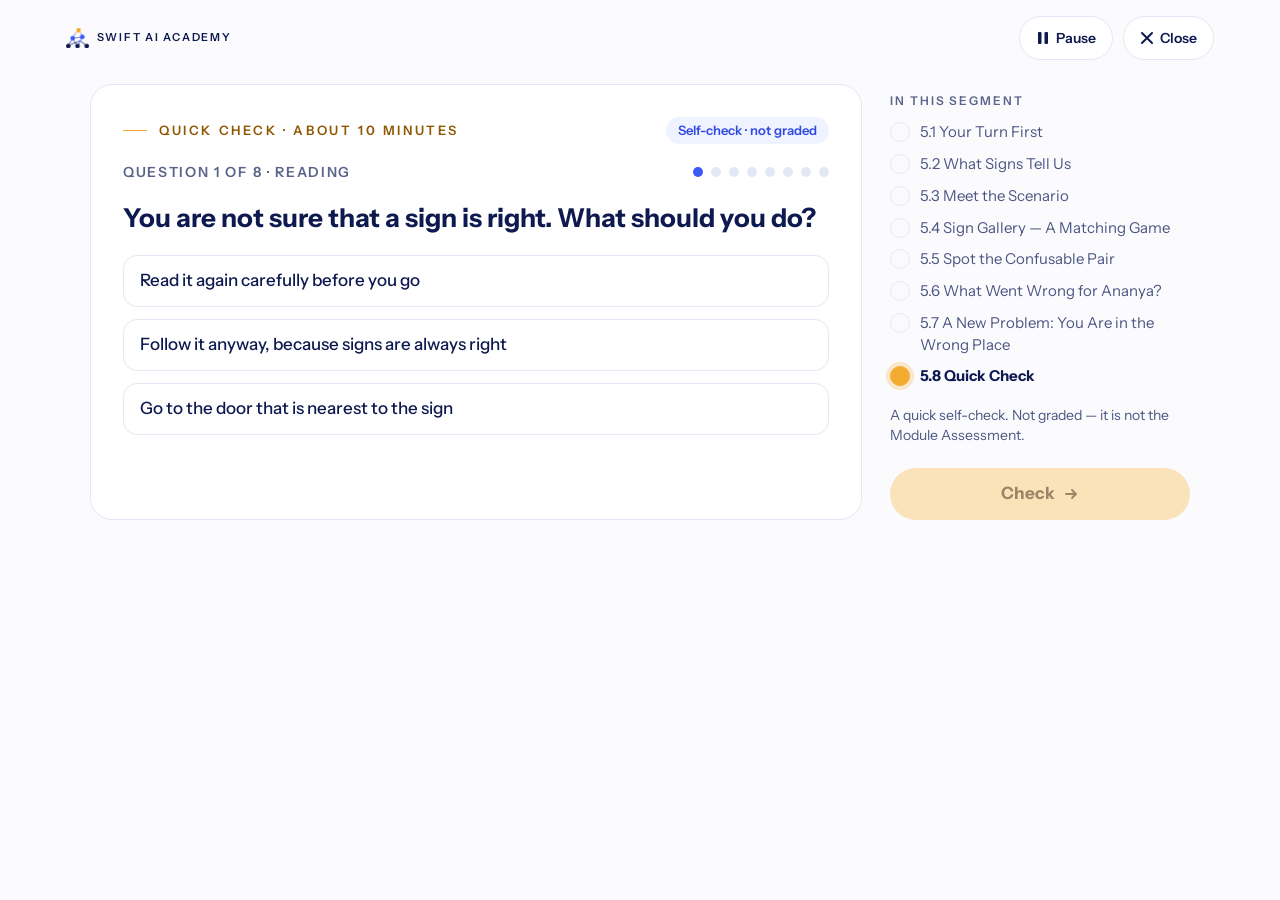
==== Module1_Quiz2_Stage5.8_Quick_Check.html @ 0d00216e "Quiz 2: Stage 5.8 Quick Check (static site) Co-Authored-By: Claude Opus 5.5 <noreply@anthropic.com>" ====
<!doctype html>
<html lang="en">
<head>
<meta charset="utf-8">
<meta name="viewport" content="width=device-width, initial-scale=1">
<title>Quiz 2 · Stage 5.8 Quick Check</title>
<!-- Plain, self-contained build of Quiz 2 (COM-M1-QZ-02): no framework and nothing to download.
     It works opened from disk, from any host, and in previews that block browser storage.
     Generated by scripts/plain-quiz58.mjs from this template; the pictures are inlined. -->
<link rel="preconnect" href="https://fonts.googleapis.com">
<link href="https://fonts.googleapis.com/css2?family=Instrument+Sans:wght@400;500;600;700&display=swap" rel="stylesheet">
<style>
:root {
  --page: #fbfbfe; --card: #ffffff; --heading: #0e1a4f; --body: #4c5682; --muted: #5a6389; --border: #e4e8f5;
  --primary: #3c59f6; --primary-hover: #2f4ae0; --select-bg: rgba(60,89,246,.08); --blue-tonal-border: rgba(60,89,246,.35);
  --amber: #f3ab31; --amber-2: #ffc168; --amber-text: #8f5600; --amber-on: #241300;
  --success: #1c7f59; --success-bg: rgba(79,224,168,.16); --success-border: rgba(28,154,107,.4);
  --warn-bg: #fff8e6; --warn-border: #f3c96b; --warn-text: #6b4300; --overlay: rgba(14,26,79,.35);
}
* { box-sizing: border-box; }
html, body { margin: 0; }
body { background: var(--page); color: var(--body); font-family: "Instrument Sans", ui-sans-serif, system-ui, -apple-system, "Segoe UI", Roboto, Arial, sans-serif; line-height: 1.45; }
button { font: inherit; color: inherit; }
button:focus-visible { outline: 4px solid var(--primary); outline-offset: 2px; }
img { display: block; max-width: 100%; }
.top { max-width: 1180px; margin: 0 auto; display: flex; align-items: center; justify-content: space-between; gap: 12px; padding: 16px; }
.brand { display: flex; align-items: center; gap: 8px; font-size: 11px; font-weight: 600; text-transform: uppercase; letter-spacing: .16em; color: var(--heading); }
.brand img { height: 20px; width: auto; }
.top-actions { display: flex; gap: 10px; }
.btn-ghost { display: inline-flex; align-items: center; gap: 6px; height: 44px; padding: 0 16px; border-radius: 999px; border: 1px solid var(--border); background: #fff; color: var(--heading); font-size: 14px; font-weight: 600; cursor: pointer; }
.btn-ghost:hover { border-color: var(--blue-tonal-border); }
.layout { max-width: 1180px; margin: 0 auto; padding: 8px 16px 120px; display: grid; gap: 28px; grid-template-columns: 1fr; }
@media (min-width: 900px) { .layout { grid-template-columns: minmax(0,1fr) 300px; padding: 8px 40px 48px; } }
.card { background: var(--card); border: 1px solid var(--border); border-radius: 22px; padding: 22px; }
@media (min-width: 640px) { .card { padding: 32px; } }
.card-top { display: flex; flex-wrap: wrap; align-items: center; justify-content: space-between; gap: 10px; }
.eyebrow { display: flex; align-items: center; gap: 12px; font-size: 13px; font-weight: 600; text-transform: uppercase; letter-spacing: .2em; color: var(--amber-text); }
.eyebrow::before { content: ""; width: 24px; height: 1px; background: var(--amber); }
.badge { display: inline-block; padding: 4px 12px; border-radius: 999px; background: var(--select-bg); color: var(--primary-hover); font-size: 13px; font-weight: 600; }
.qline { display: flex; flex-wrap: wrap; align-items: center; justify-content: space-between; gap: 10px; margin-top: 18px; }
.qnum { font-size: 14px; font-weight: 600; text-transform: uppercase; letter-spacing: .12em; color: var(--muted); }
.dots { display: flex; gap: 8px; list-style: none; margin: 0; padding: 0; }
.dots li { width: 10px; height: 10px; border-radius: 50%; background: var(--border); }
.dots li.done { background: rgba(60,89,246,.4); }
.dots li.now { background: var(--primary); }
h1 { color: var(--heading); font-size: 24px; line-height: 1.25; margin: 20px 0 0; font-weight: 700; }
@media (min-width: 640px) { h1 { font-size: 26px; } }
.howto { margin: 12px 0 0; font-size: 16px; }
.q-body { margin-top: 20px; }
.opts { display: grid; gap: 12px; }
.opt { display: flex; align-items: center; justify-content: space-between; gap: 12px; width: 100%; min-height: 52px; padding: 12px 16px; border: 1.5px solid var(--border); border-radius: 14px; background: #fff; color: var(--heading); font-size: 17px; font-weight: 500; text-align: left; cursor: pointer; }
.opt:hover:not(:disabled) { border-color: var(--blue-tonal-border); }
.opt[aria-pressed="true"] { border-color: var(--primary); background: var(--select-bg); }
.opt.right { border-color: var(--success); background: var(--success-bg); }
.opt:disabled { cursor: default; }
.tick { flex: none; width: 22px; height: 22px; }
.q-image { margin: 0 auto 16px; max-height: 120px; width: auto; }
.pics { display: grid; grid-template-columns: repeat(3, minmax(0,1fr)); gap: 12px; }
.pic { position: relative; display: flex; flex-direction: column; align-items: center; gap: 10px; padding: 12px; border: 1.5px solid var(--border); border-radius: 14px; background: #fff; color: var(--heading); font-size: 17px; font-weight: 600; cursor: pointer; }
.pic img { width: 100%; height: auto; }
.pic[aria-pressed="true"] { border-color: var(--primary); background: var(--select-bg); }
.pic.right { border-color: var(--success); background: var(--success-bg); }
.pic .tick { position: absolute; top: -8px; right: -8px; background: #fff; border-radius: 50%; }
.scene { position: relative; border-radius: 14px; overflow: hidden; border: 1px solid var(--border); }
.scene > img { width: 100%; height: auto; }
.spot { position: absolute; padding: 2px; border: 3px solid transparent; border-radius: 8px; background: transparent; cursor: pointer; }
.spot img { width: 100%; height: auto; }
.spot:hover:not(:disabled) { border-color: var(--blue-tonal-border); }
.spot[aria-pressed="true"] { border-color: var(--primary); background: rgba(60,89,246,.15); }
.spot.right { border-color: var(--success); background: rgba(79,224,168,.3); }
.board { display: grid; grid-template-columns: repeat(3, minmax(0,1fr)); gap: 10px; }
.target { display: flex; flex-direction: column; align-items: center; gap: 10px; padding: 10px; border: 1px solid var(--border); border-radius: 14px; background: #fff; }
.target img { height: 56px; width: auto; }
@media (min-width: 640px) { .target img { height: 84px; } }
.slot { width: 100%; min-height: 64px; padding: 8px; border: 1.5px dashed var(--blue-tonal-border); border-radius: 10px; background: #fff; color: var(--muted); font-size: 14px; cursor: pointer; touch-action: none; }
.slot.filled { border-style: solid; border-color: var(--primary); background: var(--select-bg); color: var(--heading); font-weight: 600; }
.slot.hover { background: rgba(60,89,246,.16); }
.slot.right { border-color: var(--success); background: var(--success-bg); }
.tray { display: flex; flex-wrap: wrap; justify-content: center; gap: 10px; margin-top: 20px; padding: 6px; border-radius: 14px; }
.tray.hover { background: var(--select-bg); }
.chip { padding: 8px 14px; min-height: 44px; border: 1.5px solid var(--blue-tonal-border); border-radius: 12px; background: #fff; color: var(--heading); font-size: 15px; font-weight: 600; cursor: grab; touch-action: none; }
.chip[aria-pressed="true"] { border-color: var(--primary); background: var(--select-bg); box-shadow: 0 0 0 3px rgba(60,89,246,.25); }
.chip:disabled { opacity: .45; cursor: default; }
.ghost { position: fixed; z-index: 50; pointer-events: none; transform: translate(-50%,-50%) rotate(-2deg); box-shadow: 0 12px 28px rgba(14,26,79,.25); }
.fb { display: flex; gap: 10px; align-items: flex-start; margin-top: 20px; padding: 14px 16px; border-radius: 14px; font-size: 16px; }
.fb.right { background: var(--success-bg); border: 1px solid var(--success-border); color: #0f4f37; }
.fb.wrong { background: var(--warn-bg); border: 1px solid var(--warn-border); color: var(--warn-text); }
.fb b { font-weight: 700; }
aside .rail-label { font-size: 12px; font-weight: 600; text-transform: uppercase; letter-spacing: .16em; color: var(--muted); margin: 8px 0 12px; }
.rail { list-style: none; margin: 0; padding: 0; display: grid; gap: 10px; font-size: 15px; color: var(--body); }
.rail li { display: flex; gap: 10px; align-items: flex-start; }
.rail .mark { flex: none; width: 20px; height: 20px; border-radius: 50%; border: 1px solid var(--border); margin-top: 1px; }
.rail li[aria-current="step"] { color: var(--heading); font-weight: 700; }
.rail li[aria-current="step"] .mark { background: var(--amber); border-color: var(--amber); box-shadow: 0 0 0 4px rgba(243,171,49,.25); }
.note { font-size: 14px; margin: 18px 0 0; }
.action { margin-top: 22px; }
.btn-amber { display: inline-flex; align-items: center; justify-content: center; gap: 8px; width: 100%; min-height: 52px; padding: 0 28px; border: 0; border-radius: 999px; background: linear-gradient(135deg, var(--amber-2), var(--amber)); color: var(--amber-on); font-size: 17px; font-weight: 700; box-shadow: 0 8px 24px rgba(243,171,49,.3); cursor: pointer; }
.btn-amber:disabled { background: #fbe3b9; color: #9a8466; box-shadow: none; cursor: not-allowed; }
.btn-blue { display: inline-flex; align-items: center; justify-content: center; min-height: 48px; padding: 0 20px; border: 1px solid var(--blue-tonal-border); border-radius: 999px; background: var(--select-bg); color: var(--primary-hover); font-size: 16px; font-weight: 600; cursor: pointer; }
@media (max-width: 899px) {
  .action { position: fixed; left: 0; right: 0; bottom: 0; z-index: 20; margin: 0; padding: 12px 16px calc(12px + env(safe-area-inset-bottom)); background: var(--page); border-top: 1px solid var(--border); }
}
.center { text-align: center; }
.closing img { margin: 10px auto 0; max-height: 150px; width: auto; }
.closing h1, .end h1 { margin-top: 16px; }
.closing p, .end p { font-size: 18px; }
.modal-bg { position: fixed; inset: 0; z-index: 60; display: flex; align-items: center; justify-content: center; padding: 16px; background: var(--overlay); }
.modal { width: 100%; max-width: 420px; background: #fff; border-radius: 20px; padding: 26px; text-align: center; }
.modal h2 { color: var(--heading); margin: 0 0 8px; font-size: 22px; }
.modal p { margin: 0 0 18px; }
.modal .row { display: grid; gap: 10px; }
.sr { position: absolute; width: 1px; height: 1px; overflow: hidden; clip: rect(0 0 0 0); white-space: nowrap; }
</style>
</head>
<body>
<header class="top">
  <span class="brand"><img src="[data-uri]" alt="">Swift AI Academy</span>
  <span class="top-actions">
    <button type="button" class="btn-ghost" id="pause" data-testid="pause-button"><svg width="14" height="14" viewBox="0 0 14 14" aria-hidden="true"><rect x="2" y="1" width="3.5" height="12" rx="1" fill="currentColor"/><rect x="8.5" y="1" width="3.5" height="12" rx="1" fill="currentColor"/></svg>Pause</button>
    <button type="button" class="btn-ghost" id="close" data-testid="close-button"><svg width="14" height="14" viewBox="0 0 14 14" aria-hidden="true"><path d="M2 2l10 10M12 2L2 12" stroke="currentColor" stroke-width="2" stroke-linecap="round"/></svg>Close</button>
  </span>
</header>
<main class="layout" id="app" data-testid="stage-5.8" data-frame="swift"></main>
<div id="modal"></div>
<script>
(function () {
  "use strict";
  // ---------- Content (same as the course build: src/content/quizzes.ts, QUIZ_5_8) ----------
  var IMG = {
    "sign-exit": "[data-uri]", "sign-no-entry": "[data-uri]",
    "sign-wet-floor": "[data-uri]", "sign-reception": "[data-uri]",
    "board-2": "[data-uri]", "board-12": "[data-uri]", "board-21": "[data-uri]",
    "board-4": "[data-uri]", "board-17": "[data-uri]",
    "corridor": "[data-uri]", "header": "[data-uri]"
  };
  var RAIL = [["5.1", "Your Turn First"], ["5.2", "What Signs Tell Us"], ["5.3", "Meet the Scenario"], ["5.4", "Sign Gallery — A Matching Game"],
    ["5.5", "Spot the Confusable Pair"], ["5.6", "What Went Wrong for Ananya?"], ["5.7", "A New Problem: You Are in the Wrong Place"], ["5.8", "Quick Check"]];
  var ITEMS = [
    { kind: "choice", id: "q1", label: "Reading", prompt: "You are not sure that a sign is right. What should you do?",
      options: ["Read it again carefully before you go", "Follow it anyway, because signs are always right", "Go to the door that is nearest to the sign"],
      correct: "Read it again carefully before you go", why: "The text says: check a sign twice if you are not sure." },
    { kind: "match", id: "q2", label: "Signs", prompt: "Match each sign to what it means. One meaning does not match any sign.",
      howTo: "Drag each meaning to its sign. Or tap a meaning, then tap the box under a sign. To change a meaning, drag it back or tap the box.",
      targets: [
        { id: "exit", src: "sign-exit", alt: "Green exit sign with a running figure and an arrow", meaning: "This is the way out of the building." },
        { id: "no-entry", src: "sign-no-entry", alt: "Red no-entry sign: a red circle with a white bar", meaning: "You must not go through this door." },
        { id: "wet-floor", src: "sign-wet-floor", alt: "Yellow wet-floor stand with a slipping figure", meaning: "The floor may be slippery here." }],
      chips: ["You must not go through this door.", "This is where you ask for help.", "The floor may be slippery here.", "This is the way out of the building."],
      why: "The text says: an Exit sign shows the way out, a No Entry sign tells you not to go in, and a Wet Floor sign tells you to walk carefully." },
    { kind: "picture", id: "q3", label: "Reading", prompt: "These three boards are painted by hand. Which board says Room 12?",
      options: [
        { id: "board-2", alt: "Board A: a hand-painted wooden board with one painted number.", label: "Board A" },
        { id: "board-12", alt: "Board B: a hand-painted wooden board. The number has a very faint, thin first digit.", label: "Board B" },
        { id: "board-21", alt: "Board C: a hand-painted wooden board. The number has a very faint, thin last digit.", label: "Board C" }],
      correct: "board-12", why: "On Board B, a very thin '1' comes before the '2'. Board A says Room 2, and Board C says Room 21." },
    { kind: "scene", id: "q4", label: "Signs", prompt: "Look at the signs in this corridor. Which sign could someone easily read the wrong way?",
      scene: { src: "corridor", alt: "An institute corridor with three wooden doors and four signs." },
      spots: [
        { id: "reception", src: "sign-reception", alt: "A printed blue Reception board", left: 38.5, top: 2, width: 22 },
        { id: "room-4", src: "board-4", alt: "A hand-painted room board above the first door, with a clearly painted number", left: 9.5, top: 11, width: 15 },
        { id: "no-entry", src: "sign-no-entry", alt: "A red No Entry sign on the first door", left: 11, top: 40, width: 11 },
        { id: "room-17", src: "board-17", alt: "A hand-painted room board above the third door; the first digit is very thin and faint", left: 72, top: 11, width: 15 }],
      correct: "room-17", why: "The '1' on this board is very thin, so 'Room 17' can easily be read as 'Room 7'." },
    { kind: "choice", id: "q5", label: "Reading", prompt: "A road sign gives drivers information. How does it usually do this?",
      options: ["With a symbol or only one or two words", "With a short sentence that explains the rule", "With a full list of the traffic rules"],
      correct: "With a symbol or only one or two words", why: "The text says: a sign uses a picture, a symbol, or only one or two words." },
    { kind: "choice", id: "q6", label: "Signs", prompt: "The sign on a door says PULL. What should you do?",
      options: ["Pull the door towards you", "Push the door away from you", "Wait for someone to open the door"],
      correct: "Pull the door towards you", why: "PULL means you bring the door towards you. PUSH means the opposite, so the two are easy to mix up." },
    { kind: "choice", id: "q7", label: "Signs", prompt: "You arrive at a new building and need to ask where your class is. Which sign should you look for?",
      options: ["Reception", "Waiting Area", "Staff Room"], correct: "Reception", image: { src: "sign-reception", alt: "A blue Reception board." },
      why: "The text says: a Reception sign shows where you can ask for help when you arrive." },
    { kind: "choice", id: "q8", label: "Signs", prompt: "You walk into the wrong room by mistake, and no one is there. What is the best first step?",
      options: ["Go back to the corridor and read the room signs again", "Stay in the room in case your class comes here", "Try the next door without reading its sign"],
      correct: "Go back to the corridor and read the room signs again", why: "Going back and reading the signs again, carefully, is the quickest way to find the right room." }
  ];
  var UI = { right: "Right!", wrong: "Not quite — try again.", drop: "Drop the meaning here", note: "A quick self-check. Not graded — it is not the Module Assessment." };
  var MAX_MIN = 10;

  // ---------- Record of each attempt (kept in this browser only; never required to work) ----------
  var KEY = "m1s1.progress.v1", LOG = "5.8.quiz-log";
  function readStore() { try { return JSON.parse(localStorage.getItem(KEY)) || { responses: {} }; } catch (e) { return { responses: {} }; } }
  function saveAttempt(a) {
    try {
      var s = readStore(); s.responses = s.responses || {};
      var list = s.responses[LOG] || []; var i = list.findIndex(function (x) { return x.attemptId === a.attemptId; });
      if (i >= 0) list[i] = a; else list.push(a);
      s.responses[LOG] = list; localStorage.setItem(KEY, JSON.stringify(s));
    } catch (e) { /* storage blocked (private window or preview): the quiz still works */ }
  }

  // ---------- State ----------
  var params = new URLSearchParams(location.search), timescale = Number(params.get("timescale")) || 1;
  var st, timer = null, deadline = 0, pausedLeft = 0;
  function fresh(reason) {
    st = { q: 0, sel: null, slots: {}, result: null, tries: 0, done: false, end: false,
      attempt: { attemptId: Date.now() + "-" + Math.random().toString(36).slice(2, 7), startedAt: new Date().toISOString(), restartReason: reason || null, items: [], finished: false } };
    startTimer(MAX_MIN * 60000 / timescale);
  }
  function startTimer(ms) { clearTimeout(timer); deadline = Date.now() + ms; timer = setTimeout(timeUp, ms); }
  function timeUp() {
    if (st.done) return;
    st.attempt.timedOut = true; saveAttempt(st.attempt);
    showModal("time-card", "Time is up", "The 10 minutes are over. You can start again from the first question.",
      [["Start again", "time-start-again", function () { closeModal(); fresh("time"); render(); }]]);
  }
  var item = function () { return ITEMS[st.q]; };

  // ---------- Small DOM helpers ----------
  function h(tag, attrs, kids) {
    var el = document.createElement(tag);
    for (var k in attrs || {}) {
      var v = attrs[k]; if (v === null || v === undefined || v === false) continue;
      if (k === "class") el.className = v; else if (k === "text") el.textContent = v; else if (k.slice(0, 2) === "on") el.addEventListener(k.slice(2), v);
      else if (k === "testid") el.setAttribute("data-testid", v); else el.setAttribute(k, v === true ? "" : v);
    }
    (kids || []).forEach(function (c) { if (c) el.appendChild(typeof c === "string" ? document.createTextNode(c) : c); });
    return el;
  }
  function tick() {
    var s = document.createElementNS("http://www.w3.org/2000/svg", "svg");
    s.setAttribute("viewBox", "0 0 22 22"); s.setAttribute("class", "tick"); s.setAttribute("aria-hidden", "true");
    s.innerHTML = '<circle cx="11" cy="11" r="11" fill="#1c7f59"/><path d="M6.5 11.5l3 3 6-6.5" fill="none" stroke="#fff" stroke-width="2.2" stroke-linecap="round" stroke-linejoin="round"/>';
    return s;
  }

  // ---------- Answers ----------
  function answered() {
    var it = item();
    if (it.kind === "match") return it.targets.every(function (t) { return st.slots[t.id]; });
    return st.sel !== null;
  }
  function isRight() {
    var it = item();
    if (it.kind === "match") return it.targets.every(function (t) { return st.slots[t.id] === t.meaning; });
    return st.sel === it.correct;
  }
  function check() {
    st.tries++;
    st.result = isRight() ? "right" : "wrong";
    if (st.result === "right") {
      st.attempt.items.push({ id: item().id, tries: st.tries, answeredAt: new Date().toISOString() });
      saveAttempt(st.attempt);
    }
    render(); focusTestId("feedback-" + st.result);
  }
  function next() {
    if (st.q < ITEMS.length - 1) { st.q++; st.sel = null; st.slots = {}; st.result = null; st.tries = 0; }
    else { st.done = true; clearTimeout(timer); st.attempt.finished = true; st.attempt.finishedAt = new Date().toISOString(); saveAttempt(st.attempt); }
    render(); window.scrollTo(0, 0);
    var hd = document.querySelector("h1"); if (hd) hd.focus();
  }
  function choose(v) { if (st.result === "right") return; st.sel = v; st.result = null; render(); focusTestId(lastFocus); }

  // ---------- Matching: drag (mouse, pen or finger) or tap; meanings can always be moved back ----------
  var picked = null, drag = null, suppressClick = false;
  function placed(m) { for (var k in st.slots) if (st.slots[k] === m) return k; return null; }
  function put(meaning, slotId, fromSlot) {
    var old = st.slots[slotId];
    if (fromSlot) { delete st.slots[fromSlot]; if (old && fromSlot !== slotId) st.slots[fromSlot] = old; }
    st.slots[slotId] = meaning; st.result = null; picked = null;
  }
  function backToTray(slotId) { delete st.slots[slotId]; st.result = null; picked = null; }
  function tapChip(m) { if (suppressClick || st.result === "right") return; picked = picked === m ? null : m; render(); focusTestId("word-" + m); }
  function tapSlot(id) {
    if (suppressClick || st.result === "right") return;
    if (picked) put(picked, id, null); else if (st.slots[id]) backToTray(id); else return;
    render(); focusTestId("slot-" + id);
  }
  function dropTarget(x, y) {
    var el = document.elementFromPoint(x, y);
    if (!el) return null;
    var s = el.closest("[data-slot]"); if (s) return { slot: s.getAttribute("data-slot"), el: s };
    var t = el.closest("[data-tray]"); if (t) return { tray: true, el: t };
    return null;
  }
  function onDown(e, meaning, fromSlot) {
    if (st.result === "right" || e.button > 0) return;
    drag = { meaning: meaning, from: fromSlot, x: e.clientX, y: e.clientY, id: e.pointerId, moving: false, ghost: null, over: null, touch: e.pointerType === "touch" };
    window.addEventListener("pointermove", onMove); window.addEventListener("pointerup", onUp); window.addEventListener("pointercancel", onCancel);
  }
  function onMove(e) {
    if (!drag || e.pointerId !== drag.id) return;
    if (!drag.moving) {
      if (Math.abs(e.clientX - drag.x) + Math.abs(e.clientY - drag.y) < 6) return;
      drag.moving = true;
      drag.ghost = h("div", { class: "chip ghost", "aria-hidden": "true", text: drag.meaning }); document.body.appendChild(drag.ghost);
    }
    e.preventDefault();
    drag.ghost.style.left = e.clientX + "px"; drag.ghost.style.top = e.clientY + "px";
    var t = dropTarget(e.clientX, e.clientY), over = t ? t.el : null;
    if (drag.over && drag.over !== over) drag.over.classList.remove("hover");
    if (over) over.classList.add("hover"); drag.over = over;
  }
  function endDrag() {
    window.removeEventListener("pointermove", onMove); window.removeEventListener("pointerup", onUp); window.removeEventListener("pointercancel", onCancel);
    if (drag && drag.ghost) drag.ghost.remove();
  }
  function onUp(e) {
    if (!drag || e.pointerId !== drag.id) return;
    var d = drag; endDrag(); drag = null;
    if (!d.moving) return; // a tap: the click handler deals with it
    var t = dropTarget(e.clientX, e.clientY);
    if (t && t.slot) put(d.meaning, t.slot, d.from);
    else if (d.from) backToTray(d.from); // dropped on the tray, or anywhere off the signs
    // A mouse or pen drag ends with a click on whatever is under it: ignore that one click only.
    if (!d.touch) { suppressClick = true; setTimeout(function () { suppressClick = false; }, 0); }
    render();
  }
  function onCancel() { endDrag(); drag = null; render(); }

  // ---------- Screens ----------
  var lastFocus = null;
  function focusTestId(id) { if (!id) return; var el = document.querySelector('[data-testid="' + CSS.escape(id) + '"]'); if (el) el.focus({ preventScroll: true }); }
  document.addEventListener("focusin", function (e) { var id = e.target.getAttribute && e.target.getAttribute("data-testid"); if (id) lastFocus = id; });

  function questionBody(it) {
    var lock = st.result === "right";
    if (it.kind === "choice") {
      return h("div", {}, [
        it.image ? h("img", { class: "q-image", src: IMG[it.image.src], alt: it.image.alt, testid: "quiz-image" }) : null,
        h("div", { class: "opts", role: "group", "aria-label": "Answers" }, it.options.map(function (o) {
          var on = st.sel === o, ok = lock && on;
          return h("button", { type: "button", class: "opt" + (ok ? " right" : ""), "aria-pressed": on ? "true" : "false", disabled: lock, testid: "opt-" + o, onclick: function () { choose(o); } },
            [h("span", { text: o }), ok ? tick() : null]);
        }))]);
    }
    if (it.kind === "picture") {
      return h("div", { class: "pics", role: "group", "aria-label": "Answers" }, it.options.map(function (o) {
        var on = st.sel === o.id, ok = lock && on;
        return h("button", { type: "button", class: "pic" + (ok ? " right" : ""), "aria-pressed": on ? "true" : "false", disabled: lock, "aria-label": o.alt, testid: it.id + "-" + o.id, onclick: function () { choose(o.id); } },
          [h("img", { src: IMG[o.id], alt: "" }), h("span", { text: o.label, "aria-hidden": "true" }), ok ? tick() : null]);
      }));
    }
    if (it.kind === "scene") {
      return h("div", { class: "scene", testid: "scene" }, [h("img", { src: IMG[it.scene.src], alt: it.scene.alt })].concat(it.spots.map(function (sp) {
        var on = st.sel === sp.id, ok = lock && on;
        return h("button", { type: "button", class: "spot" + (ok ? " right" : ""), style: "left:" + sp.left + "%;top:" + sp.top + "%;width:" + sp.width + "%",
          "aria-pressed": on ? "true" : "false", disabled: lock, "aria-label": sp.alt, testid: it.id + "-" + sp.id, onclick: function () { choose(sp.id); } },
          [h("img", { src: IMG[sp.src], alt: "" })]);
      })));
    }
    // match
    var board = h("div", { class: "board", testid: "match-board" }, it.targets.map(function (t) {
      var m = st.slots[t.id];
      var slot = h("button", { type: "button", class: "slot" + (m ? " filled" : "") + (lock ? " right" : ""), "data-slot": t.id, testid: "slot-" + t.id,
        "aria-label": (m ? "Meaning for the " + t.alt + ": " + m.replace(/\.$/, "") + ". Tap to send it back." : "Box for the " + t.alt + ". Empty.") ,
        disabled: lock, onclick: function () { tapSlot(t.id); }, text: m || UI.drop });
      if (m && !lock) slot.addEventListener("pointerdown", function (e) { onDown(e, m, t.id); });
      return h("div", { class: "target", testid: "target-" + t.id }, [h("img", { src: IMG[t.src], alt: t.alt }), slot]);
    }));
    var tray = h("div", { class: "tray", "data-tray": "1", testid: "word-tray", role: "group", "aria-label": "Meanings" }, it.chips.map(function (m) {
      var used = !!placed(m);
      var c = h("button", { type: "button", class: "chip", "aria-pressed": picked === m ? "true" : "false", disabled: used || lock, testid: "word-" + m, onclick: function () { tapChip(m); }, text: m });
      if (!used && !lock) c.addEventListener("pointerdown", function (e) { onDown(e, m, null); });
      return c;
    }));
    return h("div", {}, [board, tray]);
  }

  function rail() {
    return h("aside", { "aria-label": "In this segment" }, [
      h("p", { class: "rail-label", text: "In this segment" }),
      h("ol", { class: "rail", testid: "segment-rail" }, RAIL.map(function (r) {
        return h("li", { "aria-current": r[0] === "5.8" ? "step" : null }, [h("span", { class: "mark", "aria-hidden": "true" }), h("span", { text: r[0] + " " + r[1] })]);
      })),
      h("p", { class: "note", text: UI.note }),
      h("div", { class: "action" }, [actionButton()])
    ]);
  }
  function actionButton() {
    if (st.end) return h("button", { type: "button", class: "btn-amber", testid: "try-again", onclick: function () { fresh("again"); render(); }, text: "Try again" });
    if (st.done) return h("button", { type: "button", class: "btn-amber", testid: "continue", onclick: function () { st.end = true; render(); } }, ["Continue", arrow()]);
    if (st.result === "right") return h("button", { type: "button", class: "btn-amber", testid: "continue", onclick: next }, ["Continue", arrow()]);
    return h("button", { type: "button", class: "btn-amber", testid: "check", disabled: !answered(), onclick: check }, ["Check", arrow()]);
  }
  function arrow() { var s = document.createElementNS("http://www.w3.org/2000/svg", "svg"); s.setAttribute("width", "16"); s.setAttribute("height", "16"); s.setAttribute("viewBox", "0 0 16 16"); s.setAttribute("aria-hidden", "true"); s.innerHTML = '<path d="M3 8h10M9 4l4 4-4 4" fill="none" stroke="currentColor" stroke-width="1.8" stroke-linecap="round" stroke-linejoin="round"/>'; return s; }

  function cardTop() {
    return h("div", { class: "card-top" }, [h("span", { class: "eyebrow", testid: "expected-time", text: "Quick Check · About 10 minutes" }), h("span", { class: "badge", testid: "practice-label", text: "Self-check · not graded" })]);
  }
  function render() {
    var app = document.getElementById("app"); app.innerHTML = "";
    var card;
    if (st.end) {
      card = st.left
        ? h("section", { class: "card center end", testid: "standalone-left" }, [cardTop(), h("h1", { tabindex: "-1", text: "You left the Quick Check" }), h("p", { text: "You can start it again whenever you are ready." })])
        : h("section", { class: "card center end", testid: "standalone-end" }, [cardTop(), h("h1", { tabindex: "-1", text: "Quick Check complete" }), h("p", { text: "You finished the Quick Check. You can try it again, or close this page." })]);
    } else if (st.done) {
      card = h("section", { class: "card center closing", testid: "closing" }, [cardTop(), h("img", { src: IMG.header, alt: "Four common signs: stop, exit, wet floor and reception." }),
        h("h1", { tabindex: "-1", text: "Well done!" }), h("p", { text: "You practised reading signs carefully, and checking them twice when you are not sure." })]);
    } else {
      var it = item();
      card = h("section", { class: "card", "aria-labelledby": "qhead" }, [
        cardTop(),
        h("div", { class: "qline" }, [
          h("span", { class: "qnum", text: "Question " + (st.q + 1) + " of " + ITEMS.length + " · " + it.label }),
          h("ol", { class: "dots", testid: "progress-dots", "aria-label": "Question " + (st.q + 1) + " of " + ITEMS.length }, ITEMS.map(function (_, i) {
            return h("li", { class: i < st.q ? "done" : i === st.q ? "now" : "" });
          }))]),
        h("h1", { id: "qhead", tabindex: "-1", text: it.prompt }),
        it.howTo ? h("p", { class: "howto", text: it.howTo }) : null,
        h("div", { class: "q-body" }, [questionBody(it)]),
        st.result === "right" ? h("div", { class: "fb right", testid: "feedback-right", tabindex: "-1", role: "status" }, [tick(), h("span", {}, [h("b", { text: UI.right }), h("span", { testid: "feedback-why", text: " " + it.why })])]) : null,
        st.result === "wrong" ? h("div", { class: "fb wrong", testid: "feedback-wrong", tabindex: "-1", role: "status", text: UI.wrong }) : null
      ]);
    }
    app.appendChild(card); app.appendChild(rail());
  }

  // ---------- Pause and Close ----------
  function showModal(testid, title, text, buttons, extra) {
    var m = document.getElementById("modal"); m.innerHTML = "";
    var box = h("div", { class: "modal", role: "dialog", "aria-modal": "true", "aria-labelledby": "mtitle", testid: testid }, [
      h("h2", { id: "mtitle", text: title }), h("p", { text: text, testid: extra }),
      h("div", { class: "row" }, buttons.map(function (b, i) { return h("button", { type: "button", class: i === 0 ? "btn-amber" : "btn-blue", testid: b[1], onclick: b[2], text: b[0] }); }))]);
    m.appendChild(h("div", { class: "modal-bg" }, [box])); box.querySelector("button").focus();
  }
  function closeModal() { document.getElementById("modal").innerHTML = ""; }
  document.getElementById("pause").addEventListener("click", function () {
    if (st.done) return;
    clearTimeout(timer); pausedLeft = Math.max(0, deadline - Date.now());
    showModal("pause-card", "Paused", "This will start from the beginning.", [
      ["Resume", "pause-resume", function () { closeModal(); st.attempt.paused = true; saveAttempt(st.attempt); fresh("pause"); render(); }]], "resume-note");
  });
  document.getElementById("close").addEventListener("click", function () {
    clearTimeout(timer); pausedLeft = Math.max(0, deadline - Date.now());
    showModal("close-card", "Leave the Quick Check?", "If you leave now, this attempt will not be finished.", [
      ["Keep going", "close-stay", function () { closeModal(); if (!st.done) startTimer(pausedLeft); }],
      ["Leave", "close-leave", function () { closeModal(); st.attempt.closed = true; saveAttempt(st.attempt); clearTimeout(timer); st.done = true; st.end = true; st.left = true; render(); }]]);
  });
  document.addEventListener("keydown", function (e) { if (e.key === "Escape" && picked) { picked = null; render(); } });

  fresh(null); render();
})();
</script>
</body>
</html>
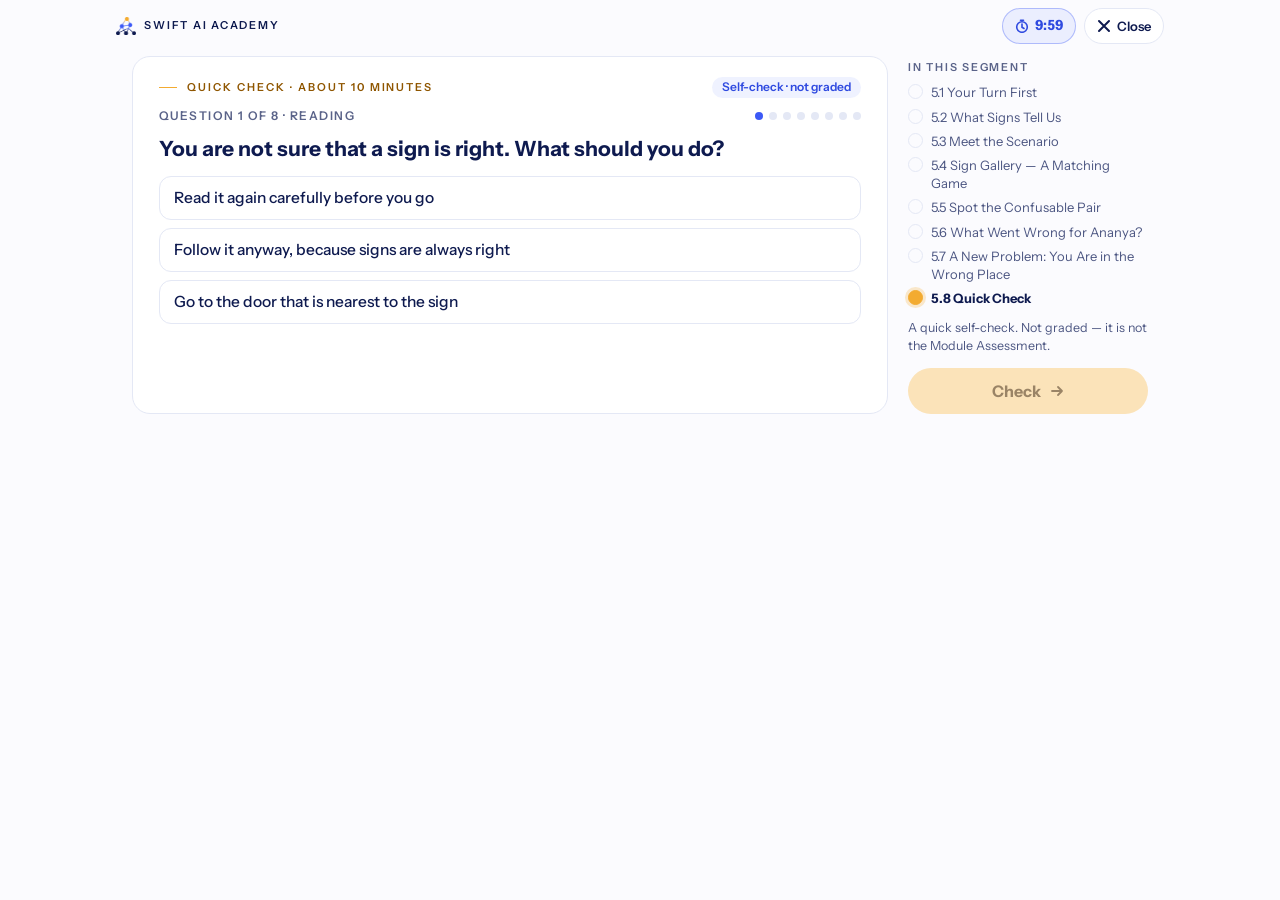
==== commit 646e4b4e: "Image Fix Co-Authored-By: Claude Opus 5.5 <noreply@anthropic.com>" ====
--- a/Module1_Quiz2_Stage5.8_Quick_Check.html
+++ b/Module1_Quiz2_Stage5.8_Quick_Check.html
@@ -19,96 +19,105 @@
 }
 * { box-sizing: border-box; }
 html, body { margin: 0; }
-body { background: var(--page); color: var(--body); font-family: "Instrument Sans", ui-sans-serif, system-ui, -apple-system, "Segoe UI", Roboto, Arial, sans-serif; line-height: 1.45; }
+body { background: var(--page); color: var(--body); font-family: "Instrument Sans", ui-sans-serif, system-ui, -apple-system, "Segoe UI", Roboto, Arial, sans-serif; line-height: 1.4; }
 button { font: inherit; color: inherit; }
-button:focus-visible { outline: 4px solid var(--primary); outline-offset: 2px; }
+button:focus-visible { outline: 3px solid var(--primary); outline-offset: 2px; }
 img { display: block; max-width: 100%; }
-.top { max-width: 1180px; margin: 0 auto; display: flex; align-items: center; justify-content: space-between; gap: 12px; padding: 16px; }
+/* Compact layout (client feedback, 16 Oct 2026): each question fits on one laptop screen, and a phone needs little or no scrolling. */
+.top { max-width: 1080px; margin: 0 auto; display: flex; align-items: center; justify-content: space-between; gap: 10px; padding: 8px 16px; }
 .brand { display: flex; align-items: center; gap: 8px; font-size: 11px; font-weight: 600; text-transform: uppercase; letter-spacing: .16em; color: var(--heading); }
-.brand img { height: 20px; width: auto; }
-.top-actions { display: flex; gap: 10px; }
-.btn-ghost { display: inline-flex; align-items: center; gap: 6px; height: 44px; padding: 0 16px; border-radius: 999px; border: 1px solid var(--border); background: #fff; color: var(--heading); font-size: 14px; font-weight: 600; cursor: pointer; }
+.brand img { height: 18px; width: auto; }
+.top-actions { display: flex; align-items: center; gap: 8px; }
+.btn-ghost { display: inline-flex; align-items: center; gap: 6px; height: 36px; padding: 0 12px; border-radius: 999px; border: 1px solid var(--border); background: #fff; color: var(--heading); font-size: 13px; font-weight: 600; cursor: pointer; }
 .btn-ghost:hover { border-color: var(--blue-tonal-border); }
-.layout { max-width: 1180px; margin: 0 auto; padding: 8px 16px 120px; display: grid; gap: 28px; grid-template-columns: 1fr; }
-@media (min-width: 900px) { .layout { grid-template-columns: minmax(0,1fr) 300px; padding: 8px 40px 48px; } }
-.card { background: var(--card); border: 1px solid var(--border); border-radius: 22px; padding: 22px; }
-@media (min-width: 640px) { .card { padding: 32px; } }
-.card-top { display: flex; flex-wrap: wrap; align-items: center; justify-content: space-between; gap: 10px; }
-.eyebrow { display: flex; align-items: center; gap: 12px; font-size: 13px; font-weight: 600; text-transform: uppercase; letter-spacing: .2em; color: var(--amber-text); }
-.eyebrow::before { content: ""; width: 24px; height: 1px; background: var(--amber); }
-.badge { display: inline-block; padding: 4px 12px; border-radius: 999px; background: var(--select-bg); color: var(--primary-hover); font-size: 13px; font-weight: 600; }
-.qline { display: flex; flex-wrap: wrap; align-items: center; justify-content: space-between; gap: 10px; margin-top: 18px; }
-.qnum { font-size: 14px; font-weight: 600; text-transform: uppercase; letter-spacing: .12em; color: var(--muted); }
-.dots { display: flex; gap: 8px; list-style: none; margin: 0; padding: 0; }
-.dots li { width: 10px; height: 10px; border-radius: 50%; background: var(--border); }
+.timer { display: inline-flex; align-items: center; gap: 6px; height: 36px; padding: 0 12px; border-radius: 999px; border: 1px solid var(--blue-tonal-border); background: var(--select-bg); color: var(--primary-hover); font-size: 14px; font-weight: 700; font-variant-numeric: tabular-nums; }
+.timer.low { border-color: var(--warn-border); background: var(--warn-bg); color: var(--warn-text); }
+.timer[hidden] { display: none; }
+.layout { max-width: 1080px; margin: 0 auto; padding: 4px 16px 84px; display: grid; gap: 20px; grid-template-columns: 1fr; }
+@media (min-width: 900px) {
+  .layout { grid-template-columns: minmax(0,1fr) 240px; padding: 4px 32px 24px; }
+  aside { position: sticky; top: 12px; align-self: start; }
+}
+.card { background: var(--card); border: 1px solid var(--border); border-radius: 18px; padding: 16px; }
+@media (min-width: 640px) { .card { padding: 20px 26px 24px; } }
+.card-top { display: flex; flex-wrap: wrap; align-items: center; justify-content: space-between; gap: 6px 10px; }
+.eyebrow { display: flex; align-items: center; gap: 10px; font-size: 11px; font-weight: 600; text-transform: uppercase; letter-spacing: .18em; color: var(--amber-text); }
+.eyebrow::before { content: ""; width: 18px; height: 1px; background: var(--amber); }
+.badge { display: inline-block; padding: 2px 10px; border-radius: 999px; background: var(--select-bg); color: var(--primary-hover); font-size: 12px; font-weight: 600; }
+.qline { display: flex; flex-wrap: wrap; align-items: center; justify-content: space-between; gap: 6px 10px; margin-top: 10px; }
+.qnum { font-size: 12px; font-weight: 600; text-transform: uppercase; letter-spacing: .12em; color: var(--muted); }
+.dots { display: flex; gap: 6px; list-style: none; margin: 0; padding: 0; }
+.dots li { width: 8px; height: 8px; border-radius: 50%; background: var(--border); }
 .dots li.done { background: rgba(60,89,246,.4); }
 .dots li.now { background: var(--primary); }
-h1 { color: var(--heading); font-size: 24px; line-height: 1.25; margin: 20px 0 0; font-weight: 700; }
-@media (min-width: 640px) { h1 { font-size: 26px; } }
-.howto { margin: 12px 0 0; font-size: 16px; }
-.q-body { margin-top: 20px; }
-.opts { display: grid; gap: 12px; }
-.opt { display: flex; align-items: center; justify-content: space-between; gap: 12px; width: 100%; min-height: 52px; padding: 12px 16px; border: 1.5px solid var(--border); border-radius: 14px; background: #fff; color: var(--heading); font-size: 17px; font-weight: 500; text-align: left; cursor: pointer; }
+h1 { color: var(--heading); font-size: 18px; line-height: 1.3; margin: 10px 0 0; font-weight: 700; text-wrap: balance; }
+@media (min-width: 640px) { h1 { font-size: 21px; } }
+.howto { margin: 6px 0 0; font-size: 14px; }
+.q-body { margin-top: 14px; }
+.opts { display: grid; gap: 8px; }
+.opt { display: flex; align-items: center; justify-content: space-between; gap: 10px; width: 100%; min-height: 44px; padding: 8px 14px; border: 1.5px solid var(--border); border-radius: 12px; background: #fff; color: var(--heading); font-size: 15.5px; font-weight: 500; text-align: left; cursor: pointer; }
 .opt:hover:not(:disabled) { border-color: var(--blue-tonal-border); }
 .opt[aria-pressed="true"] { border-color: var(--primary); background: var(--select-bg); }
 .opt.right { border-color: var(--success); background: var(--success-bg); }
 .opt:disabled { cursor: default; }
-.tick { flex: none; width: 22px; height: 22px; }
-.q-image { margin: 0 auto 16px; max-height: 120px; width: auto; }
-.pics { display: grid; grid-template-columns: repeat(3, minmax(0,1fr)); gap: 12px; }
-.pic { position: relative; display: flex; flex-direction: column; align-items: center; gap: 10px; padding: 12px; border: 1.5px solid var(--border); border-radius: 14px; background: #fff; color: var(--heading); font-size: 17px; font-weight: 600; cursor: pointer; }
+.tick { flex: none; width: 20px; height: 20px; }
+.q-image { margin: 0 auto 10px; max-height: 64px; width: auto; }
+.pics { display: grid; grid-template-columns: repeat(3, minmax(0,1fr)); gap: 10px; max-width: 520px; }
+.pic { position: relative; display: flex; flex-direction: column; align-items: center; gap: 6px; padding: 8px; border: 1.5px solid var(--border); border-radius: 12px; background: #fff; color: var(--heading); font-size: 14.5px; font-weight: 600; cursor: pointer; }
 .pic img { width: 100%; height: auto; }
 .pic[aria-pressed="true"] { border-color: var(--primary); background: var(--select-bg); }
 .pic.right { border-color: var(--success); background: var(--success-bg); }
 .pic .tick { position: absolute; top: -8px; right: -8px; background: #fff; border-radius: 50%; }
-.scene { position: relative; border-radius: 14px; overflow: hidden; border: 1px solid var(--border); }
+.scene { position: relative; max-width: 540px; border-radius: 12px; overflow: hidden; border: 1px solid var(--border); }
 .scene > img { width: 100%; height: auto; }
 .spot { position: absolute; padding: 2px; border: 3px solid transparent; border-radius: 8px; background: transparent; cursor: pointer; }
 .spot img { width: 100%; height: auto; }
 .spot:hover:not(:disabled) { border-color: var(--blue-tonal-border); }
 .spot[aria-pressed="true"] { border-color: var(--primary); background: rgba(60,89,246,.15); }
 .spot.right { border-color: var(--success); background: rgba(79,224,168,.3); }
-.board { display: grid; grid-template-columns: repeat(3, minmax(0,1fr)); gap: 10px; }
-.target { display: flex; flex-direction: column; align-items: center; gap: 10px; padding: 10px; border: 1px solid var(--border); border-radius: 14px; background: #fff; }
-.target img { height: 56px; width: auto; }
-@media (min-width: 640px) { .target img { height: 84px; } }
-.slot { width: 100%; min-height: 64px; padding: 8px; border: 1.5px dashed var(--blue-tonal-border); border-radius: 10px; background: #fff; color: var(--muted); font-size: 14px; cursor: pointer; touch-action: none; }
+.board { display: grid; grid-template-columns: repeat(3, minmax(0,1fr)); gap: 8px; max-width: 600px; }
+.target { display: flex; flex-direction: column; align-items: center; gap: 8px; padding: 8px; border: 1px solid var(--border); border-radius: 12px; background: #fff; }
+.target img { height: 44px; width: auto; }
+@media (min-width: 640px) { .target img { height: 60px; } }
+.slot { width: 100%; min-height: 50px; padding: 6px; border: 1.5px dashed var(--blue-tonal-border); border-radius: 10px; background: #fff; color: var(--muted); font-size: 13px; line-height: 1.3; cursor: pointer; touch-action: none; }
 .slot.filled { border-style: solid; border-color: var(--primary); background: var(--select-bg); color: var(--heading); font-weight: 600; }
 .slot.hover { background: rgba(60,89,246,.16); }
 .slot.right { border-color: var(--success); background: var(--success-bg); }
-.tray { display: flex; flex-wrap: wrap; justify-content: center; gap: 10px; margin-top: 20px; padding: 6px; border-radius: 14px; }
+.tray { display: flex; flex-wrap: wrap; justify-content: center; gap: 8px; margin-top: 12px; padding: 4px; border-radius: 12px; max-width: 600px; }
 .tray.hover { background: var(--select-bg); }
-.chip { padding: 8px 14px; min-height: 44px; border: 1.5px solid var(--blue-tonal-border); border-radius: 12px; background: #fff; color: var(--heading); font-size: 15px; font-weight: 600; cursor: grab; touch-action: none; }
+.chip { padding: 6px 12px; min-height: 40px; border: 1.5px solid var(--blue-tonal-border); border-radius: 10px; background: #fff; color: var(--heading); font-size: 14px; font-weight: 600; cursor: grab; touch-action: none; }
 .chip[aria-pressed="true"] { border-color: var(--primary); background: var(--select-bg); box-shadow: 0 0 0 3px rgba(60,89,246,.25); }
 .chip:disabled { opacity: .45; cursor: default; }
 .ghost { position: fixed; z-index: 50; pointer-events: none; transform: translate(-50%,-50%) rotate(-2deg); box-shadow: 0 12px 28px rgba(14,26,79,.25); }
-.fb { display: flex; gap: 10px; align-items: flex-start; margin-top: 20px; padding: 14px 16px; border-radius: 14px; font-size: 16px; }
+.fb { display: flex; gap: 8px; align-items: flex-start; margin-top: 12px; padding: 9px 12px; border-radius: 12px; font-size: 14.5px; }
 .fb.right { background: var(--success-bg); border: 1px solid var(--success-border); color: #0f4f37; }
 .fb.wrong { background: var(--warn-bg); border: 1px solid var(--warn-border); color: var(--warn-text); }
 .fb b { font-weight: 700; }
-aside .rail-label { font-size: 12px; font-weight: 600; text-transform: uppercase; letter-spacing: .16em; color: var(--muted); margin: 8px 0 12px; }
-.rail { list-style: none; margin: 0; padding: 0; display: grid; gap: 10px; font-size: 15px; color: var(--body); }
-.rail li { display: flex; gap: 10px; align-items: flex-start; }
-.rail .mark { flex: none; width: 20px; height: 20px; border-radius: 50%; border: 1px solid var(--border); margin-top: 1px; }
+aside .rail-label { font-size: 11px; font-weight: 600; text-transform: uppercase; letter-spacing: .16em; color: var(--muted); margin: 4px 0 8px; }
+.rail { list-style: none; margin: 0; padding: 0; display: grid; gap: 6px; font-size: 13px; color: var(--body); }
+.rail li { display: flex; gap: 8px; align-items: flex-start; }
+.rail .mark { flex: none; width: 15px; height: 15px; border-radius: 50%; border: 1px solid var(--border); margin-top: 1px; }
 .rail li[aria-current="step"] { color: var(--heading); font-weight: 700; }
-.rail li[aria-current="step"] .mark { background: var(--amber); border-color: var(--amber); box-shadow: 0 0 0 4px rgba(243,171,49,.25); }
-.note { font-size: 14px; margin: 18px 0 0; }
-.action { margin-top: 22px; }
-.btn-amber { display: inline-flex; align-items: center; justify-content: center; gap: 8px; width: 100%; min-height: 52px; padding: 0 28px; border: 0; border-radius: 999px; background: linear-gradient(135deg, var(--amber-2), var(--amber)); color: var(--amber-on); font-size: 17px; font-weight: 700; box-shadow: 0 8px 24px rgba(243,171,49,.3); cursor: pointer; }
+.rail li[aria-current="step"] .mark { background: var(--amber); border-color: var(--amber); box-shadow: 0 0 0 3px rgba(243,171,49,.25); }
+.note { font-size: 12.5px; margin: 12px 0 0; }
+.action { margin-top: 14px; }
+.btn-amber { display: inline-flex; align-items: center; justify-content: center; gap: 8px; width: 100%; min-height: 46px; padding: 0 24px; border: 0; border-radius: 999px; background: linear-gradient(135deg, var(--amber-2), var(--amber)); color: var(--amber-on); font-size: 16px; font-weight: 700; box-shadow: 0 6px 18px rgba(243,171,49,.3); cursor: pointer; }
 .btn-amber:disabled { background: #fbe3b9; color: #9a8466; box-shadow: none; cursor: not-allowed; }
-.btn-blue { display: inline-flex; align-items: center; justify-content: center; min-height: 48px; padding: 0 20px; border: 1px solid var(--blue-tonal-border); border-radius: 999px; background: var(--select-bg); color: var(--primary-hover); font-size: 16px; font-weight: 600; cursor: pointer; }
+.btn-blue { display: inline-flex; align-items: center; justify-content: center; min-height: 44px; padding: 0 20px; border: 1px solid var(--blue-tonal-border); border-radius: 999px; background: var(--select-bg); color: var(--primary-hover); font-size: 15px; font-weight: 600; cursor: pointer; }
 @media (max-width: 899px) {
-  .action { position: fixed; left: 0; right: 0; bottom: 0; z-index: 20; margin: 0; padding: 12px 16px calc(12px + env(safe-area-inset-bottom)); background: var(--page); border-top: 1px solid var(--border); }
+  /* Phones and small tablets: the list of stages is left out so the question and its answers come first. */
+  aside .rail-label, aside .rail, aside .note { display: none; }
+  .action { position: fixed; left: 0; right: 0; bottom: 0; z-index: 20; margin: 0; padding: 8px 16px calc(8px + env(safe-area-inset-bottom)); background: var(--page); border-top: 1px solid var(--border); }
 }
 .center { text-align: center; }
-.closing img { margin: 10px auto 0; max-height: 150px; width: auto; }
-.closing h1, .end h1 { margin-top: 16px; }
-.closing p, .end p { font-size: 18px; }
+.closing img { margin: 8px auto 0; max-height: 110px; width: auto; }
+.closing h1, .end h1 { margin-top: 12px; }
+.closing p, .end p { font-size: 16px; }
 .modal-bg { position: fixed; inset: 0; z-index: 60; display: flex; align-items: center; justify-content: center; padding: 16px; background: var(--overlay); }
-.modal { width: 100%; max-width: 420px; background: #fff; border-radius: 20px; padding: 26px; text-align: center; }
-.modal h2 { color: var(--heading); margin: 0 0 8px; font-size: 22px; }
-.modal p { margin: 0 0 18px; }
-.modal .row { display: grid; gap: 10px; }
+.modal { width: 100%; max-width: 400px; background: #fff; border-radius: 18px; padding: 22px; text-align: center; }
+.modal h2 { color: var(--heading); margin: 0 0 6px; font-size: 20px; }
+.modal p { margin: 0 0 16px; }
+.modal .row { display: grid; gap: 8px; }
 .sr { position: absolute; width: 1px; height: 1px; overflow: hidden; clip: rect(0 0 0 0); white-space: nowrap; }
 </style>
 </head>
@@ -116,7 +125,7 @@
 <header class="top">
   <span class="brand"><img src="[data-uri]" alt="">Swift AI Academy</span>
   <span class="top-actions">
-    <button type="button" class="btn-ghost" id="pause" data-testid="pause-button"><svg width="14" height="14" viewBox="0 0 14 14" aria-hidden="true"><rect x="2" y="1" width="3.5" height="12" rx="1" fill="currentColor"/><rect x="8.5" y="1" width="3.5" height="12" rx="1" fill="currentColor"/></svg>Pause</button>
+    <span class="timer" id="timer" role="timer" data-testid="timer"><svg width="14" height="14" viewBox="0 0 14 14" aria-hidden="true"><circle cx="7" cy="8" r="5.3" fill="none" stroke="currentColor" stroke-width="1.6"/><path d="M7 5v3.2l2 1.3M5.5 1.2h3" fill="none" stroke="currentColor" stroke-width="1.6" stroke-linecap="round"/></svg><span class="sr">Time left: </span><span id="timer-text" data-testid="timer-text">10:00</span></span>
     <button type="button" class="btn-ghost" id="close" data-testid="close-button"><svg width="14" height="14" viewBox="0 0 14 14" aria-hidden="true"><path d="M2 2l10 10M12 2L2 12" stroke="currentColor" stroke-width="2" stroke-linecap="round"/></svg>Close</button>
   </span>
 </header>
@@ -191,15 +200,28 @@
 
   // ---------- State ----------
   var params = new URLSearchParams(location.search), timescale = Number(params.get("timescale")) || 1;
-  var st, timer = null, deadline = 0, pausedLeft = 0;
+  // No Pause button (client feedback, 16 Oct 2026): a small countdown in the header shows the time left instead.
+  var st, timer = null, ticker = null, deadline = 0;
   function fresh(reason) {
     st = { q: 0, sel: null, slots: {}, result: null, tries: 0, done: false, end: false,
       attempt: { attemptId: Date.now() + "-" + Math.random().toString(36).slice(2, 7), startedAt: new Date().toISOString(), restartReason: reason || null, items: [], finished: false } };
     startTimer(MAX_MIN * 60000 / timescale);
   }
-  function startTimer(ms) { clearTimeout(timer); deadline = Date.now() + ms; timer = setTimeout(timeUp, ms); }
+  function startTimer(ms) {
+    clearTimeout(timer); clearInterval(ticker); deadline = Date.now() + ms; timer = setTimeout(timeUp, ms);
+    showTime(); ticker = setInterval(showTime, 250);
+  }
+  function stopTimer() { clearTimeout(timer); clearInterval(ticker); document.getElementById("timer").hidden = true; }
+  function showTime() {
+    var el = document.getElementById("timer"); el.hidden = false;
+    // Shown in real minutes and seconds, whatever the test time scale.
+    var left = Math.max(0, Math.ceil((deadline - Date.now()) * timescale / 1000));
+    document.getElementById("timer-text").textContent = Math.floor(left / 60) + ":" + String(left % 60).padStart(2, "0");
+    el.classList.toggle("low", left <= 60);
+  }
   function timeUp() {
     if (st.done) return;
+    clearInterval(ticker); showTime();
     st.attempt.timedOut = true; saveAttempt(st.attempt);
     showModal("time-card", "Time is up", "The 10 minutes are over. You can start again from the first question.",
       [["Start again", "time-start-again", function () { closeModal(); fresh("time"); render(); }]]);
@@ -246,7 +268,7 @@
   }
   function next() {
     if (st.q < ITEMS.length - 1) { st.q++; st.sel = null; st.slots = {}; st.result = null; st.tries = 0; }
-    else { st.done = true; clearTimeout(timer); st.attempt.finished = true; st.attempt.finishedAt = new Date().toISOString(); saveAttempt(st.attempt); }
+    else { st.done = true; stopTimer(); st.attempt.finished = true; st.attempt.finishedAt = new Date().toISOString(); saveAttempt(st.attempt); }
     render(); window.scrollTo(0, 0);
     var hd = document.querySelector("h1"); if (hd) hd.focus();
   }
@@ -417,17 +439,12 @@
     m.appendChild(h("div", { class: "modal-bg" }, [box])); box.querySelector("button").focus();
   }
   function closeModal() { document.getElementById("modal").innerHTML = ""; }
-  document.getElementById("pause").addEventListener("click", function () {
-    if (st.done) return;
-    clearTimeout(timer); pausedLeft = Math.max(0, deadline - Date.now());
-    showModal("pause-card", "Paused", "This will start from the beginning.", [
-      ["Resume", "pause-resume", function () { closeModal(); st.attempt.paused = true; saveAttempt(st.attempt); fresh("pause"); render(); }]], "resume-note");
-  });
   document.getElementById("close").addEventListener("click", function () {
-    clearTimeout(timer); pausedLeft = Math.max(0, deadline - Date.now());
+    if (st.done) { st.end = true; render(); return; } // already finished: nothing to lose
+    // The timer keeps running while this question is open.
     showModal("close-card", "Leave the Quick Check?", "If you leave now, this attempt will not be finished.", [
-      ["Keep going", "close-stay", function () { closeModal(); if (!st.done) startTimer(pausedLeft); }],
-      ["Leave", "close-leave", function () { closeModal(); st.attempt.closed = true; saveAttempt(st.attempt); clearTimeout(timer); st.done = true; st.end = true; st.left = true; render(); }]]);
+      ["Keep going", "close-stay", function () { closeModal(); }],
+      ["Leave", "close-leave", function () { closeModal(); st.attempt.closed = true; saveAttempt(st.attempt); stopTimer(); st.done = true; st.end = true; st.left = true; render(); }]]);
   });
   document.addEventListener("keydown", function (e) { if (e.key === "Escape" && picked) { picked = null; render(); } });
 
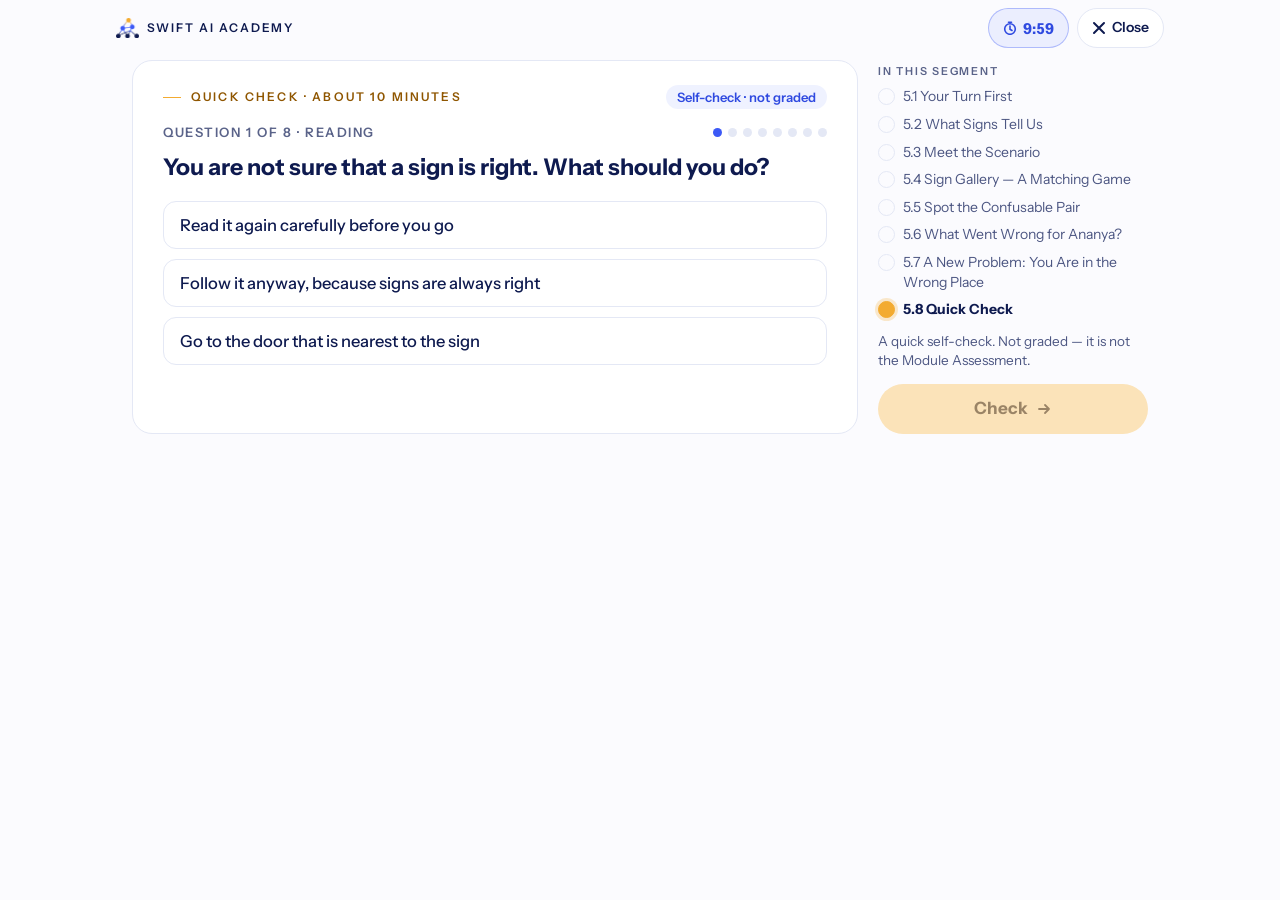
==== commit 720d8c2b: "text size fixed Co-Authored-By: Claude Opus 5.5 <noreply@anthropic.com>" ====
--- a/Module1_Quiz2_Stage5.8_Quick_Check.html
+++ b/Module1_Quiz2_Stage5.8_Quick_Check.html
@@ -23,85 +23,85 @@
 button { font: inherit; color: inherit; }
 button:focus-visible { outline: 3px solid var(--primary); outline-offset: 2px; }
 img { display: block; max-width: 100%; }
-/* Compact layout (client feedback, 16 Oct 2026): each question fits on one laptop screen, and a phone needs little or no scrolling. */
+/* Sizes (client feedback, 16 Oct 2026): first "too large", then "too small". Set between the two: readable text, with each question close to one screen. */
 .top { max-width: 1080px; margin: 0 auto; display: flex; align-items: center; justify-content: space-between; gap: 10px; padding: 8px 16px; }
-.brand { display: flex; align-items: center; gap: 8px; font-size: 11px; font-weight: 600; text-transform: uppercase; letter-spacing: .16em; color: var(--heading); }
-.brand img { height: 18px; width: auto; }
+.brand { display: flex; align-items: center; gap: 8px; font-size: 12px; font-weight: 600; text-transform: uppercase; letter-spacing: .16em; color: var(--heading); }
+.brand img { height: 20px; width: auto; }
 .top-actions { display: flex; align-items: center; gap: 8px; }
-.btn-ghost { display: inline-flex; align-items: center; gap: 6px; height: 36px; padding: 0 12px; border-radius: 999px; border: 1px solid var(--border); background: #fff; color: var(--heading); font-size: 13px; font-weight: 600; cursor: pointer; }
+.btn-ghost { display: inline-flex; align-items: center; gap: 6px; height: 40px; padding: 0 14px; border-radius: 999px; border: 1px solid var(--border); background: #fff; color: var(--heading); font-size: 14px; font-weight: 600; cursor: pointer; }
 .btn-ghost:hover { border-color: var(--blue-tonal-border); }
-.timer { display: inline-flex; align-items: center; gap: 6px; height: 36px; padding: 0 12px; border-radius: 999px; border: 1px solid var(--blue-tonal-border); background: var(--select-bg); color: var(--primary-hover); font-size: 14px; font-weight: 700; font-variant-numeric: tabular-nums; }
+.timer { display: inline-flex; align-items: center; gap: 6px; height: 40px; padding: 0 14px; border-radius: 999px; border: 1px solid var(--blue-tonal-border); background: var(--select-bg); color: var(--primary-hover); font-size: 15px; font-weight: 700; font-variant-numeric: tabular-nums; }
 .timer.low { border-color: var(--warn-border); background: var(--warn-bg); color: var(--warn-text); }
 .timer[hidden] { display: none; }
-.layout { max-width: 1080px; margin: 0 auto; padding: 4px 16px 84px; display: grid; gap: 20px; grid-template-columns: 1fr; }
+.layout { max-width: 1080px; margin: 0 auto; padding: 4px 16px 92px; display: grid; gap: 20px; grid-template-columns: 1fr; }
 @media (min-width: 900px) {
-  .layout { grid-template-columns: minmax(0,1fr) 240px; padding: 4px 32px 24px; }
+  .layout { grid-template-columns: minmax(0,1fr) 270px; padding: 4px 32px 24px; }
   aside { position: sticky; top: 12px; align-self: start; }
 }
-.card { background: var(--card); border: 1px solid var(--border); border-radius: 18px; padding: 16px; }
-@media (min-width: 640px) { .card { padding: 20px 26px 24px; } }
+.card { background: var(--card); border: 1px solid var(--border); border-radius: 20px; padding: 18px; }
+@media (min-width: 640px) { .card { padding: 24px 30px 28px; } }
 .card-top { display: flex; flex-wrap: wrap; align-items: center; justify-content: space-between; gap: 6px 10px; }
-.eyebrow { display: flex; align-items: center; gap: 10px; font-size: 11px; font-weight: 600; text-transform: uppercase; letter-spacing: .18em; color: var(--amber-text); }
+.eyebrow { display: flex; align-items: center; gap: 10px; font-size: 12px; font-weight: 600; text-transform: uppercase; letter-spacing: .18em; color: var(--amber-text); }
 .eyebrow::before { content: ""; width: 18px; height: 1px; background: var(--amber); }
-.badge { display: inline-block; padding: 2px 10px; border-radius: 999px; background: var(--select-bg); color: var(--primary-hover); font-size: 12px; font-weight: 600; }
-.qline { display: flex; flex-wrap: wrap; align-items: center; justify-content: space-between; gap: 6px 10px; margin-top: 10px; }
-.qnum { font-size: 12px; font-weight: 600; text-transform: uppercase; letter-spacing: .12em; color: var(--muted); }
+.badge { display: inline-block; padding: 3px 11px; border-radius: 999px; background: var(--select-bg); color: var(--primary-hover); font-size: 13px; font-weight: 600; }
+.qline { display: flex; flex-wrap: wrap; align-items: center; justify-content: space-between; gap: 6px 10px; margin-top: 14px; }
+.qnum { font-size: 13px; font-weight: 600; text-transform: uppercase; letter-spacing: .12em; color: var(--muted); }
 .dots { display: flex; gap: 6px; list-style: none; margin: 0; padding: 0; }
-.dots li { width: 8px; height: 8px; border-radius: 50%; background: var(--border); }
+.dots li { width: 9px; height: 9px; border-radius: 50%; background: var(--border); }
 .dots li.done { background: rgba(60,89,246,.4); }
 .dots li.now { background: var(--primary); }
-h1 { color: var(--heading); font-size: 18px; line-height: 1.3; margin: 10px 0 0; font-weight: 700; text-wrap: balance; }
-@media (min-width: 640px) { h1 { font-size: 21px; } }
-.howto { margin: 6px 0 0; font-size: 14px; }
-.q-body { margin-top: 14px; }
-.opts { display: grid; gap: 8px; }
-.opt { display: flex; align-items: center; justify-content: space-between; gap: 10px; width: 100%; min-height: 44px; padding: 8px 14px; border: 1.5px solid var(--border); border-radius: 12px; background: #fff; color: var(--heading); font-size: 15.5px; font-weight: 500; text-align: left; cursor: pointer; }
+h1 { color: var(--heading); font-size: 20px; line-height: 1.3; margin: 12px 0 0; font-weight: 700; text-wrap: balance; }
+@media (min-width: 640px) { h1 { font-size: 23px; } }
+.howto { margin: 8px 0 0; font-size: 15.5px; }
+.q-body { margin-top: 18px; }
+.opts { display: grid; gap: 10px; }
+.opt { display: flex; align-items: center; justify-content: space-between; gap: 10px; width: 100%; min-height: 48px; padding: 10px 16px; border: 1.5px solid var(--border); border-radius: 13px; background: #fff; color: var(--heading); font-size: 16.5px; font-weight: 500; text-align: left; cursor: pointer; }
 .opt:hover:not(:disabled) { border-color: var(--blue-tonal-border); }
 .opt[aria-pressed="true"] { border-color: var(--primary); background: var(--select-bg); }
 .opt.right { border-color: var(--success); background: var(--success-bg); }
 .opt:disabled { cursor: default; }
 .tick { flex: none; width: 20px; height: 20px; }
-.q-image { margin: 0 auto 10px; max-height: 64px; width: auto; }
-.pics { display: grid; grid-template-columns: repeat(3, minmax(0,1fr)); gap: 10px; max-width: 520px; }
-.pic { position: relative; display: flex; flex-direction: column; align-items: center; gap: 6px; padding: 8px; border: 1.5px solid var(--border); border-radius: 12px; background: #fff; color: var(--heading); font-size: 14.5px; font-weight: 600; cursor: pointer; }
+.q-image { margin: 0 auto 12px; max-height: 84px; width: auto; }
+.pics { display: grid; grid-template-columns: repeat(3, minmax(0,1fr)); gap: 12px; max-width: 600px; }
+.pic { position: relative; display: flex; flex-direction: column; align-items: center; gap: 8px; padding: 10px; border: 1.5px solid var(--border); border-radius: 13px; background: #fff; color: var(--heading); font-size: 16px; font-weight: 600; cursor: pointer; }
 .pic img { width: 100%; height: auto; }
 .pic[aria-pressed="true"] { border-color: var(--primary); background: var(--select-bg); }
 .pic.right { border-color: var(--success); background: var(--success-bg); }
 .pic .tick { position: absolute; top: -8px; right: -8px; background: #fff; border-radius: 50%; }
-.scene { position: relative; max-width: 540px; border-radius: 12px; overflow: hidden; border: 1px solid var(--border); }
+.scene { position: relative; max-width: 620px; border-radius: 12px; overflow: hidden; border: 1px solid var(--border); }
 .scene > img { width: 100%; height: auto; }
 .spot { position: absolute; padding: 2px; border: 3px solid transparent; border-radius: 8px; background: transparent; cursor: pointer; }
 .spot img { width: 100%; height: auto; }
 .spot:hover:not(:disabled) { border-color: var(--blue-tonal-border); }
 .spot[aria-pressed="true"] { border-color: var(--primary); background: rgba(60,89,246,.15); }
 .spot.right { border-color: var(--success); background: rgba(79,224,168,.3); }
-.board { display: grid; grid-template-columns: repeat(3, minmax(0,1fr)); gap: 8px; max-width: 600px; }
+.board { display: grid; grid-template-columns: repeat(3, minmax(0,1fr)); gap: 10px; max-width: 680px; }
 .target { display: flex; flex-direction: column; align-items: center; gap: 8px; padding: 8px; border: 1px solid var(--border); border-radius: 12px; background: #fff; }
-.target img { height: 44px; width: auto; }
-@media (min-width: 640px) { .target img { height: 60px; } }
-.slot { width: 100%; min-height: 50px; padding: 6px; border: 1.5px dashed var(--blue-tonal-border); border-radius: 10px; background: #fff; color: var(--muted); font-size: 13px; line-height: 1.3; cursor: pointer; touch-action: none; }
+.target img { height: 50px; width: auto; }
+@media (min-width: 640px) { .target img { height: 72px; } }
+.slot { width: 100%; min-height: 56px; padding: 7px; border: 1.5px dashed var(--blue-tonal-border); border-radius: 10px; background: #fff; color: var(--muted); font-size: 14px; line-height: 1.3; cursor: pointer; touch-action: none; }
 .slot.filled { border-style: solid; border-color: var(--primary); background: var(--select-bg); color: var(--heading); font-weight: 600; }
 .slot.hover { background: rgba(60,89,246,.16); }
 .slot.right { border-color: var(--success); background: var(--success-bg); }
-.tray { display: flex; flex-wrap: wrap; justify-content: center; gap: 8px; margin-top: 12px; padding: 4px; border-radius: 12px; max-width: 600px; }
+.tray { display: flex; flex-wrap: wrap; justify-content: center; gap: 10px; margin-top: 16px; padding: 4px; border-radius: 12px; max-width: 680px; }
 .tray.hover { background: var(--select-bg); }
-.chip { padding: 6px 12px; min-height: 40px; border: 1.5px solid var(--blue-tonal-border); border-radius: 10px; background: #fff; color: var(--heading); font-size: 14px; font-weight: 600; cursor: grab; touch-action: none; }
+.chip { padding: 7px 14px; min-height: 44px; border: 1.5px solid var(--blue-tonal-border); border-radius: 10px; background: #fff; color: var(--heading); font-size: 15px; font-weight: 600; cursor: grab; touch-action: none; }
 .chip[aria-pressed="true"] { border-color: var(--primary); background: var(--select-bg); box-shadow: 0 0 0 3px rgba(60,89,246,.25); }
 .chip:disabled { opacity: .45; cursor: default; }
 .ghost { position: fixed; z-index: 50; pointer-events: none; transform: translate(-50%,-50%) rotate(-2deg); box-shadow: 0 12px 28px rgba(14,26,79,.25); }
-.fb { display: flex; gap: 8px; align-items: flex-start; margin-top: 12px; padding: 9px 12px; border-radius: 12px; font-size: 14.5px; }
+.fb { display: flex; gap: 8px; align-items: flex-start; margin-top: 16px; padding: 11px 14px; border-radius: 12px; font-size: 15.5px; }
 .fb.right { background: var(--success-bg); border: 1px solid var(--success-border); color: #0f4f37; }
 .fb.wrong { background: var(--warn-bg); border: 1px solid var(--warn-border); color: var(--warn-text); }
 .fb b { font-weight: 700; }
 aside .rail-label { font-size: 11px; font-weight: 600; text-transform: uppercase; letter-spacing: .16em; color: var(--muted); margin: 4px 0 8px; }
-.rail { list-style: none; margin: 0; padding: 0; display: grid; gap: 6px; font-size: 13px; color: var(--body); }
+.rail { list-style: none; margin: 0; padding: 0; display: grid; gap: 8px; font-size: 14px; color: var(--body); }
 .rail li { display: flex; gap: 8px; align-items: flex-start; }
-.rail .mark { flex: none; width: 15px; height: 15px; border-radius: 50%; border: 1px solid var(--border); margin-top: 1px; }
+.rail .mark { flex: none; width: 17px; height: 17px; border-radius: 50%; border: 1px solid var(--border); margin-top: 1px; }
 .rail li[aria-current="step"] { color: var(--heading); font-weight: 700; }
 .rail li[aria-current="step"] .mark { background: var(--amber); border-color: var(--amber); box-shadow: 0 0 0 3px rgba(243,171,49,.25); }
-.note { font-size: 12.5px; margin: 12px 0 0; }
+.note { font-size: 13.5px; margin: 12px 0 0; }
 .action { margin-top: 14px; }
-.btn-amber { display: inline-flex; align-items: center; justify-content: center; gap: 8px; width: 100%; min-height: 46px; padding: 0 24px; border: 0; border-radius: 999px; background: linear-gradient(135deg, var(--amber-2), var(--amber)); color: var(--amber-on); font-size: 16px; font-weight: 700; box-shadow: 0 6px 18px rgba(243,171,49,.3); cursor: pointer; }
+.btn-amber { display: inline-flex; align-items: center; justify-content: center; gap: 8px; width: 100%; min-height: 50px; padding: 0 26px; border: 0; border-radius: 999px; background: linear-gradient(135deg, var(--amber-2), var(--amber)); color: var(--amber-on); font-size: 17px; font-weight: 700; box-shadow: 0 6px 18px rgba(243,171,49,.3); cursor: pointer; }
 .btn-amber:disabled { background: #fbe3b9; color: #9a8466; box-shadow: none; cursor: not-allowed; }
 .btn-blue { display: inline-flex; align-items: center; justify-content: center; min-height: 44px; padding: 0 20px; border: 1px solid var(--blue-tonal-border); border-radius: 999px; background: var(--select-bg); color: var(--primary-hover); font-size: 15px; font-weight: 600; cursor: pointer; }
 @media (max-width: 899px) {
@@ -110,9 +110,9 @@
   .action { position: fixed; left: 0; right: 0; bottom: 0; z-index: 20; margin: 0; padding: 8px 16px calc(8px + env(safe-area-inset-bottom)); background: var(--page); border-top: 1px solid var(--border); }
 }
 .center { text-align: center; }
-.closing img { margin: 8px auto 0; max-height: 110px; width: auto; }
+.closing img { margin: 10px auto 0; max-height: 130px; width: auto; }
 .closing h1, .end h1 { margin-top: 12px; }
-.closing p, .end p { font-size: 16px; }
+.closing p, .end p { font-size: 17px; }
 .modal-bg { position: fixed; inset: 0; z-index: 60; display: flex; align-items: center; justify-content: center; padding: 16px; background: var(--overlay); }
 .modal { width: 100%; max-width: 400px; background: #fff; border-radius: 18px; padding: 22px; text-align: center; }
 .modal h2 { color: var(--heading); margin: 0 0 6px; font-size: 20px; }
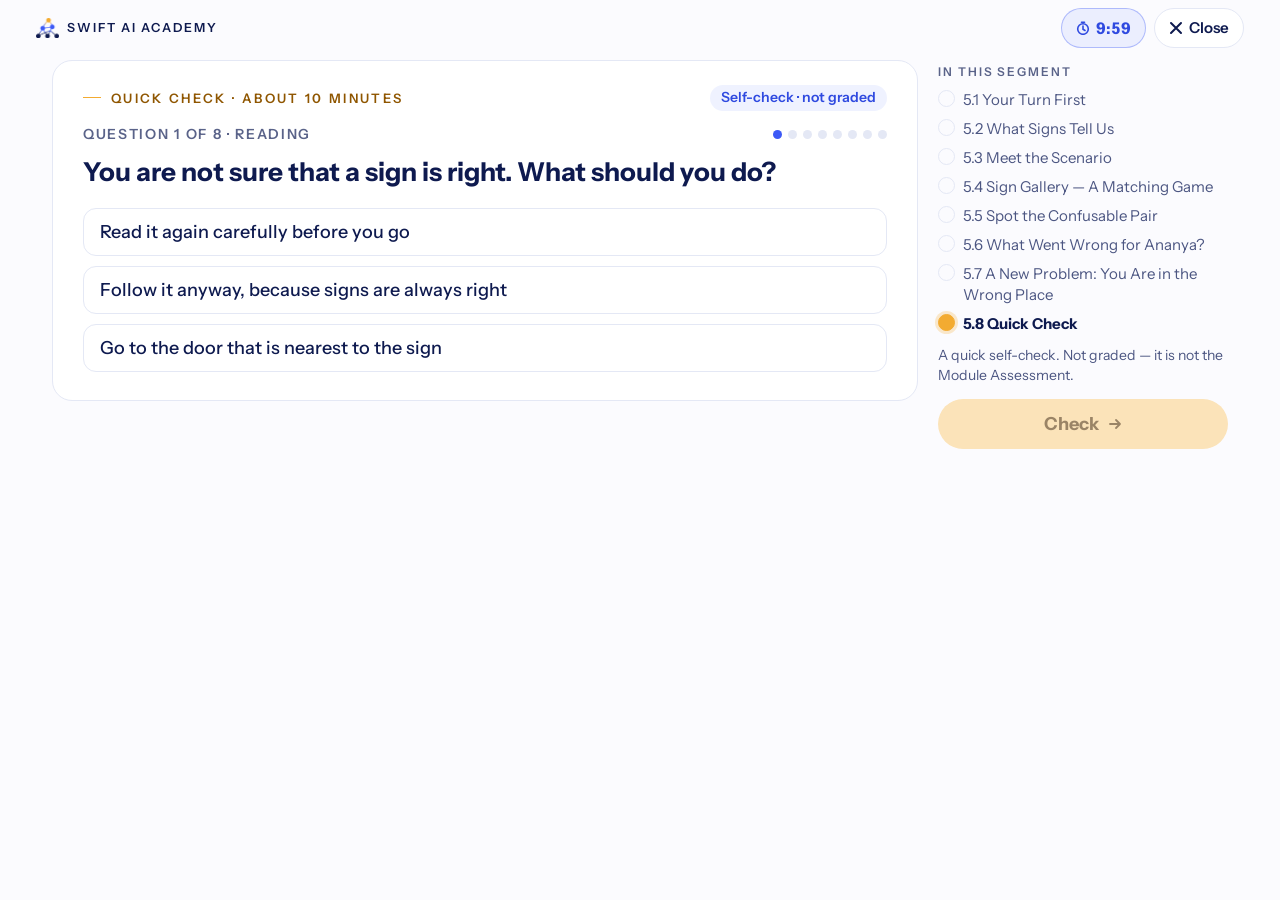
==== commit 50b4ab32: "Larger text that scales with the screen Co-Authored-By: Claude Opus 5.5 <noreply@anthropic.com>" ====
--- a/Module1_Quiz2_Stage5.8_Quick_Check.html
+++ b/Module1_Quiz2_Stage5.8_Quick_Check.html
@@ -19,91 +19,93 @@
 }
 * { box-sizing: border-box; }
 html, body { margin: 0; }
-body { background: var(--page); color: var(--body); font-family: "Instrument Sans", ui-sans-serif, system-ui, -apple-system, "Segoe UI", Roboto, Arial, sans-serif; line-height: 1.4; }
+/* Text grows a little on bigger screens: 16 px on phones and small laptops, up to 19 px on large monitors. */
+html { font-size: clamp(16px, calc(9px + 0.55vw), 19px); }
+body { font-size: 1rem; background: var(--page); color: var(--body); font-family: "Instrument Sans", ui-sans-serif, system-ui, -apple-system, "Segoe UI", Roboto, Arial, sans-serif; line-height: 1.4; }
 button { font: inherit; color: inherit; }
 button:focus-visible { outline: 3px solid var(--primary); outline-offset: 2px; }
 img { display: block; max-width: 100%; }
 /* Sizes (client feedback, 16 Oct 2026): first "too large", then "too small". Set between the two: readable text, with each question close to one screen. */
-.top { max-width: 1080px; margin: 0 auto; display: flex; align-items: center; justify-content: space-between; gap: 10px; padding: 8px 16px; }
-.brand { display: flex; align-items: center; gap: 8px; font-size: 12px; font-weight: 600; text-transform: uppercase; letter-spacing: .16em; color: var(--heading); }
+.top { max-width: 1240px; margin: 0 auto; display: flex; align-items: center; justify-content: space-between; gap: 10px; padding: 8px 16px; }
+.brand { display: flex; align-items: center; gap: 8px; font-size: 0.7813rem; font-weight: 600; text-transform: uppercase; letter-spacing: .16em; color: var(--heading); }
 .brand img { height: 20px; width: auto; }
 .top-actions { display: flex; align-items: center; gap: 8px; }
-.btn-ghost { display: inline-flex; align-items: center; gap: 6px; height: 40px; padding: 0 14px; border-radius: 999px; border: 1px solid var(--border); background: #fff; color: var(--heading); font-size: 14px; font-weight: 600; cursor: pointer; }
+.btn-ghost { display: inline-flex; align-items: center; gap: 6px; height: 40px; padding: 0 14px; border-radius: 999px; border: 1px solid var(--border); background: #fff; color: var(--heading); font-size: 0.9375rem; font-weight: 600; cursor: pointer; }
 .btn-ghost:hover { border-color: var(--blue-tonal-border); }
-.timer { display: inline-flex; align-items: center; gap: 6px; height: 40px; padding: 0 14px; border-radius: 999px; border: 1px solid var(--blue-tonal-border); background: var(--select-bg); color: var(--primary-hover); font-size: 15px; font-weight: 700; font-variant-numeric: tabular-nums; }
+.timer { display: inline-flex; align-items: center; gap: 6px; height: 40px; padding: 0 14px; border-radius: 999px; border: 1px solid var(--blue-tonal-border); background: var(--select-bg); color: var(--primary-hover); font-size: 1rem; font-weight: 700; font-variant-numeric: tabular-nums; }
 .timer.low { border-color: var(--warn-border); background: var(--warn-bg); color: var(--warn-text); }
 .timer[hidden] { display: none; }
-.layout { max-width: 1080px; margin: 0 auto; padding: 4px 16px 92px; display: grid; gap: 20px; grid-template-columns: 1fr; }
+.layout { max-width: 1240px; margin: 0 auto; padding: 4px 16px 92px; display: grid; gap: 20px; grid-template-columns: 1fr; }
 @media (min-width: 900px) {
-  .layout { grid-template-columns: minmax(0,1fr) 270px; padding: 4px 32px 24px; }
+  .layout { grid-template-columns: minmax(0,1fr) 290px; padding: 4px 32px 24px; }
   aside { position: sticky; top: 12px; align-self: start; }
 }
-.card { background: var(--card); border: 1px solid var(--border); border-radius: 20px; padding: 18px; }
+.card { align-self: start; background: var(--card); border: 1px solid var(--border); border-radius: 20px; padding: 18px; }
 @media (min-width: 640px) { .card { padding: 24px 30px 28px; } }
 .card-top { display: flex; flex-wrap: wrap; align-items: center; justify-content: space-between; gap: 6px 10px; }
-.eyebrow { display: flex; align-items: center; gap: 10px; font-size: 12px; font-weight: 600; text-transform: uppercase; letter-spacing: .18em; color: var(--amber-text); }
+.eyebrow { display: flex; align-items: center; gap: 10px; font-size: 0.8125rem; font-weight: 600; text-transform: uppercase; letter-spacing: .18em; color: var(--amber-text); }
 .eyebrow::before { content: ""; width: 18px; height: 1px; background: var(--amber); }
-.badge { display: inline-block; padding: 3px 11px; border-radius: 999px; background: var(--select-bg); color: var(--primary-hover); font-size: 13px; font-weight: 600; }
+.badge { display: inline-block; padding: 3px 11px; border-radius: 999px; background: var(--select-bg); color: var(--primary-hover); font-size: 0.875rem; font-weight: 600; }
 .qline { display: flex; flex-wrap: wrap; align-items: center; justify-content: space-between; gap: 6px 10px; margin-top: 14px; }
-.qnum { font-size: 13px; font-weight: 600; text-transform: uppercase; letter-spacing: .12em; color: var(--muted); }
+.qnum { font-size: 0.875rem; font-weight: 600; text-transform: uppercase; letter-spacing: .12em; color: var(--muted); }
 .dots { display: flex; gap: 6px; list-style: none; margin: 0; padding: 0; }
 .dots li { width: 9px; height: 9px; border-radius: 50%; background: var(--border); }
 .dots li.done { background: rgba(60,89,246,.4); }
 .dots li.now { background: var(--primary); }
-h1 { color: var(--heading); font-size: 20px; line-height: 1.3; margin: 12px 0 0; font-weight: 700; text-wrap: balance; }
-@media (min-width: 640px) { h1 { font-size: 23px; } }
-.howto { margin: 8px 0 0; font-size: 15.5px; }
+h1 { color: var(--heading); font-size: 1.375rem; line-height: 1.3; margin: 12px 0 0; font-weight: 700; text-wrap: balance; }
+@media (min-width: 640px) { h1 { font-size: 1.625rem; } }
+.howto { margin: 8px 0 0; font-size: 1.0625rem; }
 .q-body { margin-top: 18px; }
 .opts { display: grid; gap: 10px; }
-.opt { display: flex; align-items: center; justify-content: space-between; gap: 10px; width: 100%; min-height: 48px; padding: 10px 16px; border: 1.5px solid var(--border); border-radius: 13px; background: #fff; color: var(--heading); font-size: 16.5px; font-weight: 500; text-align: left; cursor: pointer; }
+.opt { display: flex; align-items: center; justify-content: space-between; gap: 10px; width: 100%; min-height: 48px; padding: 10px 16px; border: 1.5px solid var(--border); border-radius: 13px; background: #fff; color: var(--heading); font-size: 1.125rem; font-weight: 500; text-align: left; cursor: pointer; }
 .opt:hover:not(:disabled) { border-color: var(--blue-tonal-border); }
 .opt[aria-pressed="true"] { border-color: var(--primary); background: var(--select-bg); }
 .opt.right { border-color: var(--success); background: var(--success-bg); }
 .opt:disabled { cursor: default; }
 .tick { flex: none; width: 20px; height: 20px; }
 .q-image { margin: 0 auto 12px; max-height: 84px; width: auto; }
-.pics { display: grid; grid-template-columns: repeat(3, minmax(0,1fr)); gap: 12px; max-width: 600px; }
-.pic { position: relative; display: flex; flex-direction: column; align-items: center; gap: 8px; padding: 10px; border: 1.5px solid var(--border); border-radius: 13px; background: #fff; color: var(--heading); font-size: 16px; font-weight: 600; cursor: pointer; }
+.pics { display: grid; grid-template-columns: repeat(3, minmax(0,1fr)); gap: 12px; max-width: 660px; }
+.pic { position: relative; display: flex; flex-direction: column; align-items: center; gap: 8px; padding: 10px; border: 1.5px solid var(--border); border-radius: 13px; background: #fff; color: var(--heading); font-size: 1.0625rem; font-weight: 600; cursor: pointer; }
 .pic img { width: 100%; height: auto; }
 .pic[aria-pressed="true"] { border-color: var(--primary); background: var(--select-bg); }
 .pic.right { border-color: var(--success); background: var(--success-bg); }
 .pic .tick { position: absolute; top: -8px; right: -8px; background: #fff; border-radius: 50%; }
-.scene { position: relative; max-width: 620px; border-radius: 12px; overflow: hidden; border: 1px solid var(--border); }
+.scene { position: relative; max-width: 680px; border-radius: 12px; overflow: hidden; border: 1px solid var(--border); }
 .scene > img { width: 100%; height: auto; }
 .spot { position: absolute; padding: 2px; border: 3px solid transparent; border-radius: 8px; background: transparent; cursor: pointer; }
 .spot img { width: 100%; height: auto; }
 .spot:hover:not(:disabled) { border-color: var(--blue-tonal-border); }
 .spot[aria-pressed="true"] { border-color: var(--primary); background: rgba(60,89,246,.15); }
 .spot.right { border-color: var(--success); background: rgba(79,224,168,.3); }
-.board { display: grid; grid-template-columns: repeat(3, minmax(0,1fr)); gap: 10px; max-width: 680px; }
+.board { display: grid; grid-template-columns: repeat(3, minmax(0,1fr)); gap: 10px; max-width: 760px; }
 .target { display: flex; flex-direction: column; align-items: center; gap: 8px; padding: 8px; border: 1px solid var(--border); border-radius: 12px; background: #fff; }
 .target img { height: 50px; width: auto; }
-@media (min-width: 640px) { .target img { height: 72px; } }
-.slot { width: 100%; min-height: 56px; padding: 7px; border: 1.5px dashed var(--blue-tonal-border); border-radius: 10px; background: #fff; color: var(--muted); font-size: 14px; line-height: 1.3; cursor: pointer; touch-action: none; }
+@media (min-width: 640px) { .target img { height: 80px; } }
+.slot { width: 100%; min-height: 56px; padding: 7px; border: 1.5px dashed var(--blue-tonal-border); border-radius: 10px; background: #fff; color: var(--muted); font-size: 0.9688rem; line-height: 1.3; cursor: pointer; touch-action: none; }
 .slot.filled { border-style: solid; border-color: var(--primary); background: var(--select-bg); color: var(--heading); font-weight: 600; }
 .slot.hover { background: rgba(60,89,246,.16); }
 .slot.right { border-color: var(--success); background: var(--success-bg); }
-.tray { display: flex; flex-wrap: wrap; justify-content: center; gap: 10px; margin-top: 16px; padding: 4px; border-radius: 12px; max-width: 680px; }
+.tray { display: flex; flex-wrap: wrap; justify-content: center; gap: 10px; margin-top: 16px; padding: 4px; border-radius: 12px; max-width: 760px; }
 .tray.hover { background: var(--select-bg); }
-.chip { padding: 7px 14px; min-height: 44px; border: 1.5px solid var(--blue-tonal-border); border-radius: 10px; background: #fff; color: var(--heading); font-size: 15px; font-weight: 600; cursor: grab; touch-action: none; }
+.chip { padding: 7px 14px; min-height: 44px; border: 1.5px solid var(--blue-tonal-border); border-radius: 10px; background: #fff; color: var(--heading); font-size: 1.0313rem; font-weight: 600; cursor: grab; touch-action: none; }
 .chip[aria-pressed="true"] { border-color: var(--primary); background: var(--select-bg); box-shadow: 0 0 0 3px rgba(60,89,246,.25); }
 .chip:disabled { opacity: .45; cursor: default; }
 .ghost { position: fixed; z-index: 50; pointer-events: none; transform: translate(-50%,-50%) rotate(-2deg); box-shadow: 0 12px 28px rgba(14,26,79,.25); }
-.fb { display: flex; gap: 8px; align-items: flex-start; margin-top: 16px; padding: 11px 14px; border-radius: 12px; font-size: 15.5px; }
+.fb { display: flex; gap: 8px; align-items: flex-start; margin-top: 16px; padding: 11px 14px; border-radius: 12px; font-size: 1.0625rem; }
 .fb.right { background: var(--success-bg); border: 1px solid var(--success-border); color: #0f4f37; }
 .fb.wrong { background: var(--warn-bg); border: 1px solid var(--warn-border); color: var(--warn-text); }
 .fb b { font-weight: 700; }
-aside .rail-label { font-size: 11px; font-weight: 600; text-transform: uppercase; letter-spacing: .16em; color: var(--muted); margin: 4px 0 8px; }
-.rail { list-style: none; margin: 0; padding: 0; display: grid; gap: 8px; font-size: 14px; color: var(--body); }
+aside .rail-label { font-size: 0.75rem; font-weight: 600; text-transform: uppercase; letter-spacing: .16em; color: var(--muted); margin: 4px 0 8px; }
+.rail { list-style: none; margin: 0; padding: 0; display: grid; gap: 8px; font-size: 0.9375rem; color: var(--body); }
 .rail li { display: flex; gap: 8px; align-items: flex-start; }
 .rail .mark { flex: none; width: 17px; height: 17px; border-radius: 50%; border: 1px solid var(--border); margin-top: 1px; }
 .rail li[aria-current="step"] { color: var(--heading); font-weight: 700; }
 .rail li[aria-current="step"] .mark { background: var(--amber); border-color: var(--amber); box-shadow: 0 0 0 3px rgba(243,171,49,.25); }
-.note { font-size: 13.5px; margin: 12px 0 0; }
+.note { font-size: 0.875rem; margin: 12px 0 0; }
 .action { margin-top: 14px; }
-.btn-amber { display: inline-flex; align-items: center; justify-content: center; gap: 8px; width: 100%; min-height: 50px; padding: 0 26px; border: 0; border-radius: 999px; background: linear-gradient(135deg, var(--amber-2), var(--amber)); color: var(--amber-on); font-size: 17px; font-weight: 700; box-shadow: 0 6px 18px rgba(243,171,49,.3); cursor: pointer; }
+.btn-amber { display: inline-flex; align-items: center; justify-content: center; gap: 8px; width: 100%; min-height: 50px; padding: 0 26px; border: 0; border-radius: 999px; background: linear-gradient(135deg, var(--amber-2), var(--amber)); color: var(--amber-on); font-size: 1.125rem; font-weight: 700; box-shadow: 0 6px 18px rgba(243,171,49,.3); cursor: pointer; }
 .btn-amber:disabled { background: #fbe3b9; color: #9a8466; box-shadow: none; cursor: not-allowed; }
-.btn-blue { display: inline-flex; align-items: center; justify-content: center; min-height: 44px; padding: 0 20px; border: 1px solid var(--blue-tonal-border); border-radius: 999px; background: var(--select-bg); color: var(--primary-hover); font-size: 15px; font-weight: 600; cursor: pointer; }
+.btn-blue { display: inline-flex; align-items: center; justify-content: center; min-height: 44px; padding: 0 20px; border: 1px solid var(--blue-tonal-border); border-radius: 999px; background: var(--select-bg); color: var(--primary-hover); font-size: 1rem; font-weight: 600; cursor: pointer; }
 @media (max-width: 899px) {
   /* Phones and small tablets: the list of stages is left out so the question and its answers come first. */
   aside .rail-label, aside .rail, aside .note { display: none; }
@@ -112,10 +114,10 @@
 .center { text-align: center; }
 .closing img { margin: 10px auto 0; max-height: 130px; width: auto; }
 .closing h1, .end h1 { margin-top: 12px; }
-.closing p, .end p { font-size: 17px; }
+.closing p, .end p { font-size: 1.1563rem; }
 .modal-bg { position: fixed; inset: 0; z-index: 60; display: flex; align-items: center; justify-content: center; padding: 16px; background: var(--overlay); }
 .modal { width: 100%; max-width: 400px; background: #fff; border-radius: 18px; padding: 22px; text-align: center; }
-.modal h2 { color: var(--heading); margin: 0 0 6px; font-size: 20px; }
+.modal h2 { color: var(--heading); margin: 0 0 6px; font-size: 1.375rem; }
 .modal p { margin: 0 0 16px; }
 .modal .row { display: grid; gap: 8px; }
 .sr { position: absolute; width: 1px; height: 1px; overflow: hidden; clip: rect(0 0 0 0); white-space: nowrap; }
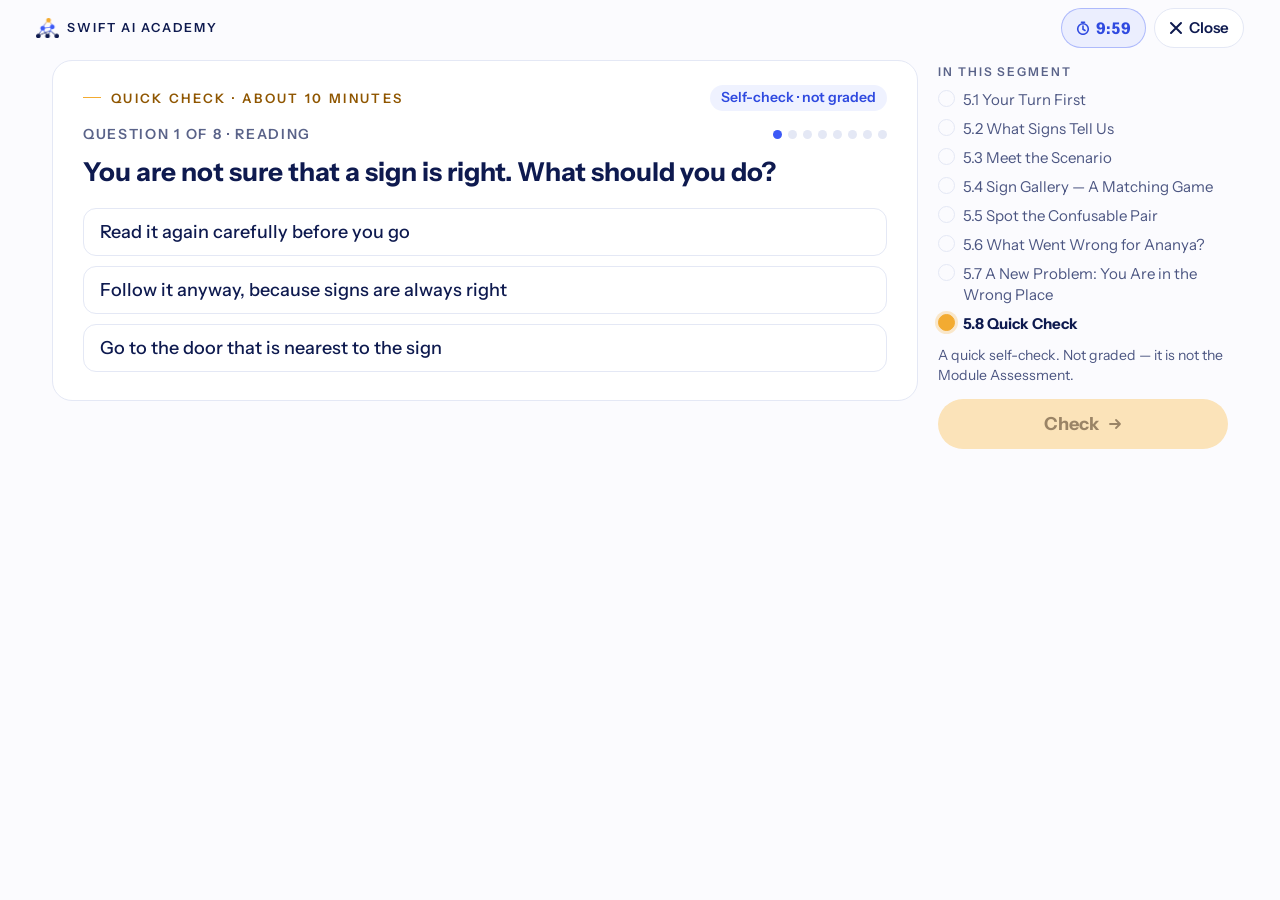
==== commit cb474208: "hint image removed Co-Authored-By: Claude Opus 5.5 <noreply@anthropic.com>" ====
--- a/Module1_Quiz2_Stage5.8_Quick_Check.html
+++ b/Module1_Quiz2_Stage5.8_Quick_Check.html
@@ -179,7 +179,7 @@
       options: ["Pull the door towards you", "Push the door away from you", "Wait for someone to open the door"],
       correct: "Pull the door towards you", why: "PULL means you bring the door towards you. PUSH means the opposite, so the two are easy to mix up." },
     { kind: "choice", id: "q7", label: "Signs", prompt: "You arrive at a new building and need to ask where your class is. Which sign should you look for?",
-      options: ["Reception", "Waiting Area", "Staff Room"], correct: "Reception", image: { src: "sign-reception", alt: "A blue Reception board." },
+      options: ["Reception", "Waiting Area", "Staff Room"], correct: "Reception",
       why: "The text says: a Reception sign shows where you can ask for help when you arrive." },
     { kind: "choice", id: "q8", label: "Signs", prompt: "You walk into the wrong room by mistake, and no one is there. What is the best first step?",
       options: ["Go back to the corridor and read the room signs again", "Stay in the room in case your class comes here", "Try the next door without reading its sign"],
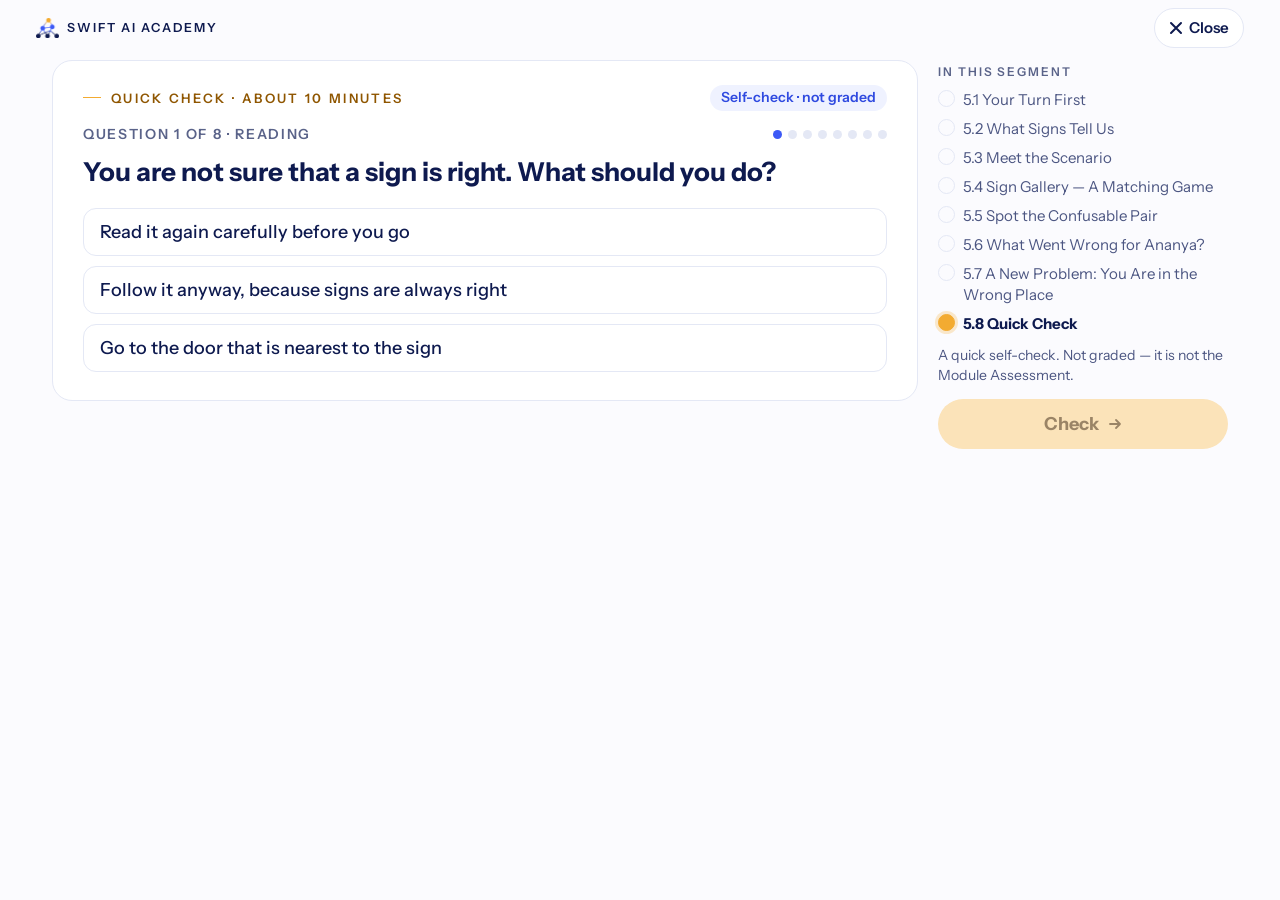
==== commit a5054380: "timer removed Co-Authored-By: Claude Opus 5.5 <noreply@anthropic.com>" ====
--- a/Module1_Quiz2_Stage5.8_Quick_Check.html
+++ b/Module1_Quiz2_Stage5.8_Quick_Check.html
@@ -187,6 +187,8 @@
   ];
   var UI = { right: "Right!", wrong: "Not quite — try again.", drop: "Drop the meaning here", note: "A quick self-check. Not graded — it is not the Module Assessment." };
   var MAX_MIN = 10;
+  // Timer switched off for now (client feedback, 16 Oct 2026): no countdown and no time limit. Set to true to bring both back.
+  var TIMER_ON = false;
 
   // ---------- Record of each attempt (kept in this browser only; never required to work) ----------
   var KEY = "m1s1.progress.v1", LOG = "5.8.quiz-log";
@@ -207,7 +209,7 @@
   function fresh(reason) {
     st = { q: 0, sel: null, slots: {}, result: null, tries: 0, done: false, end: false,
       attempt: { attemptId: Date.now() + "-" + Math.random().toString(36).slice(2, 7), startedAt: new Date().toISOString(), restartReason: reason || null, items: [], finished: false } };
-    startTimer(MAX_MIN * 60000 / timescale);
+    if (TIMER_ON) startTimer(MAX_MIN * 60000 / timescale); else stopTimer();
   }
   function startTimer(ms) {
     clearTimeout(timer); clearInterval(ticker); deadline = Date.now() + ms; timer = setTimeout(timeUp, ms);
